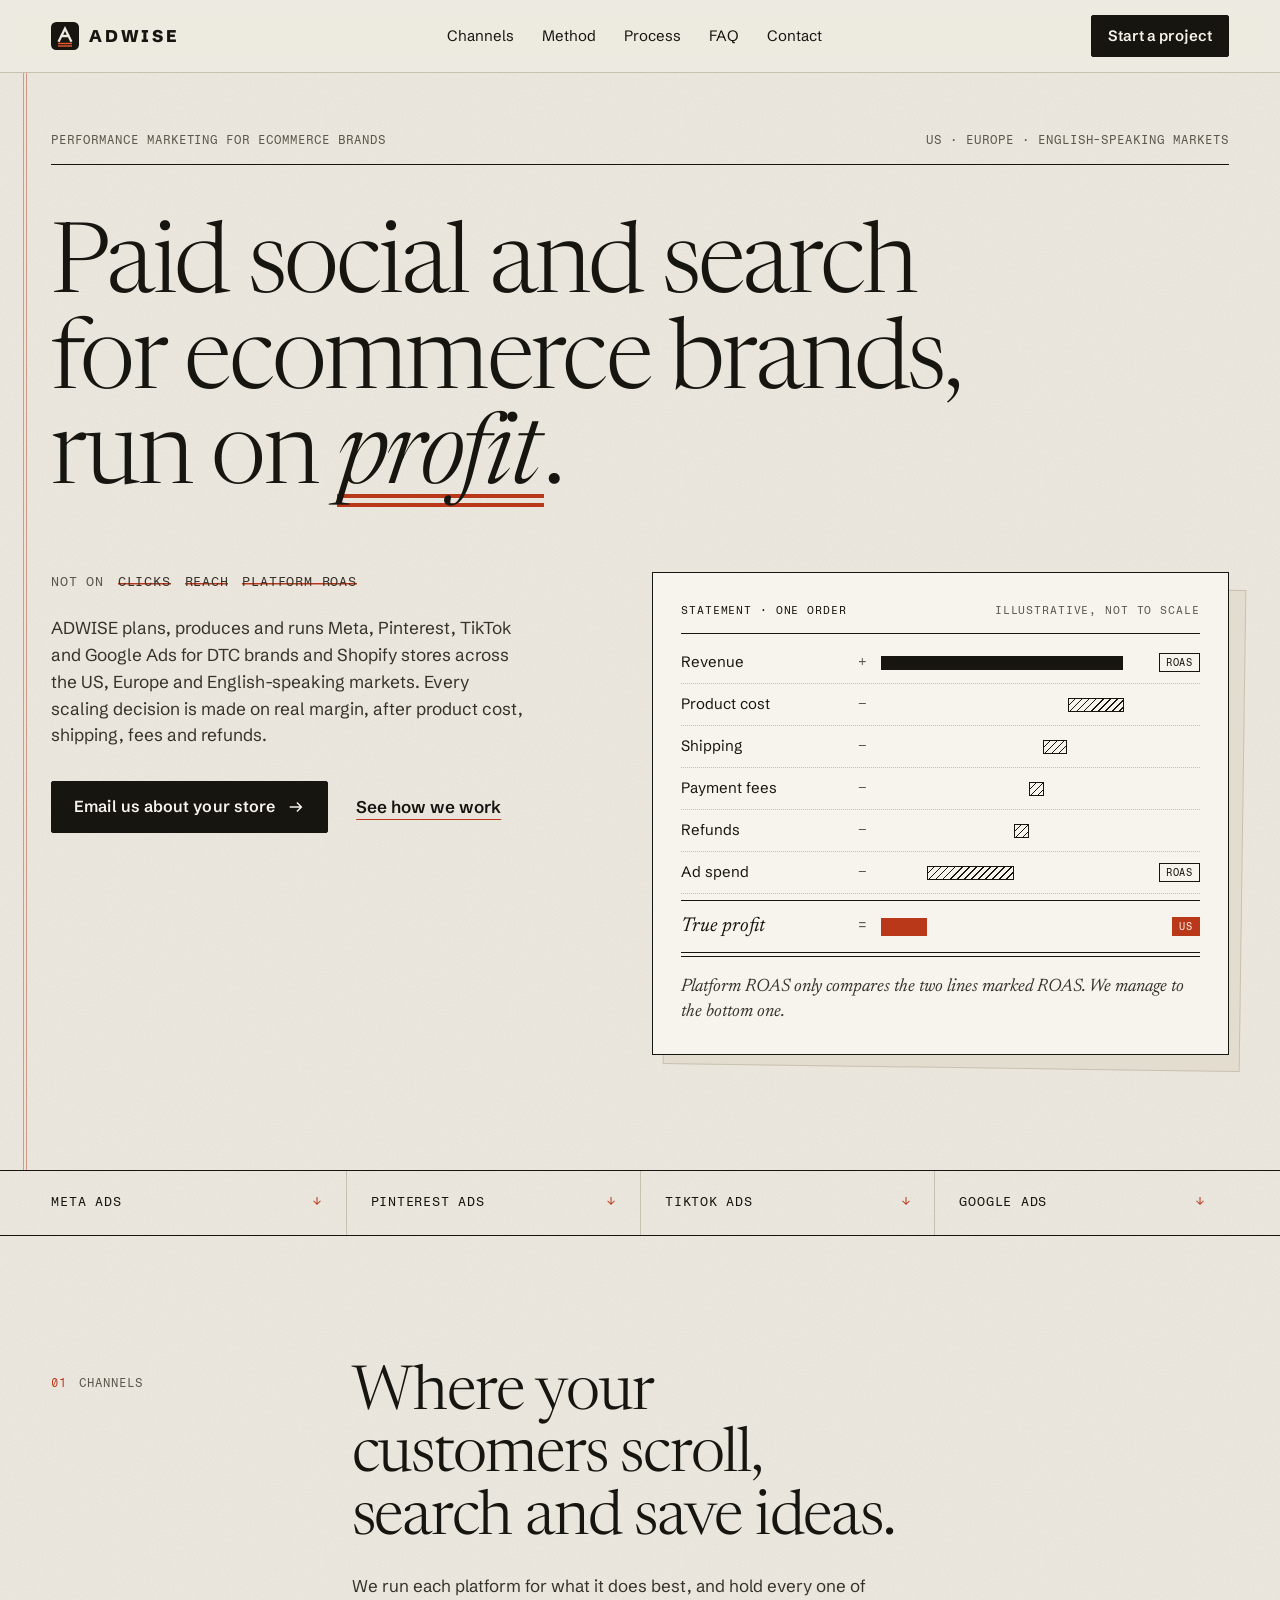
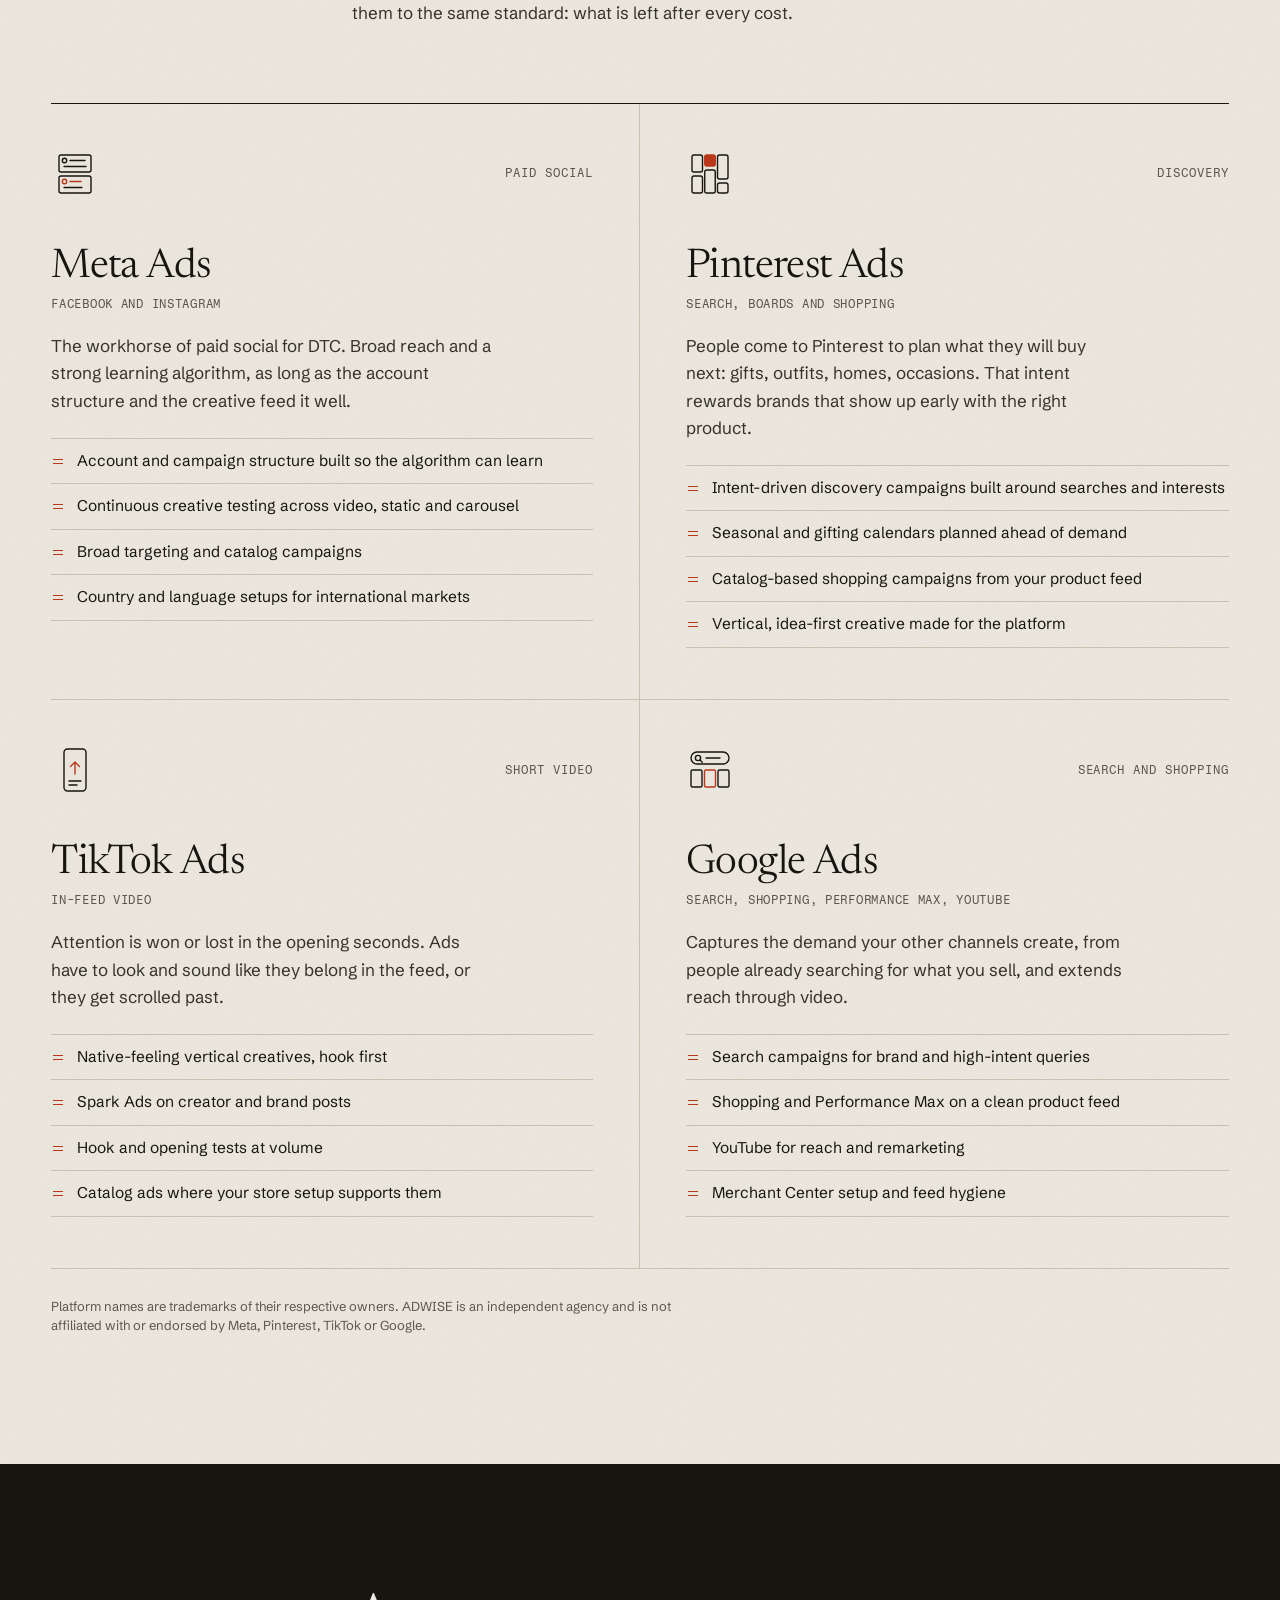
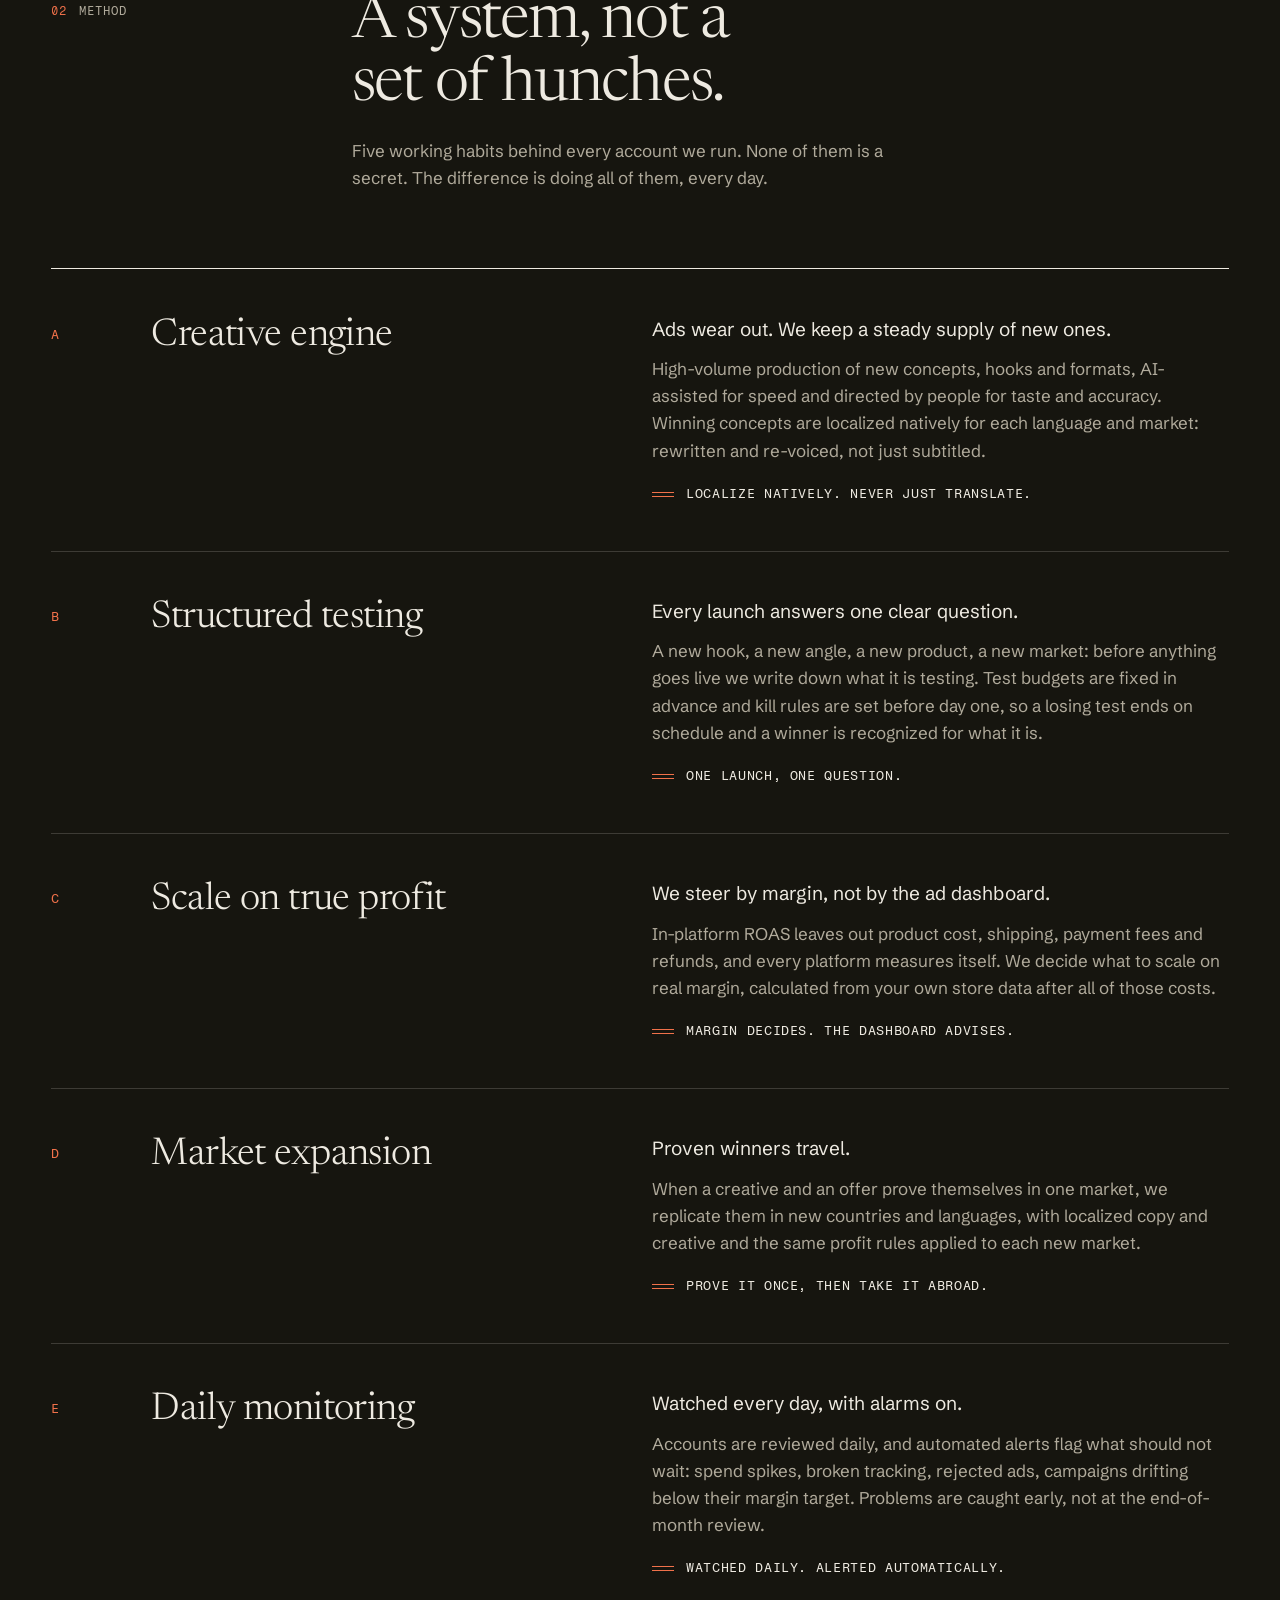
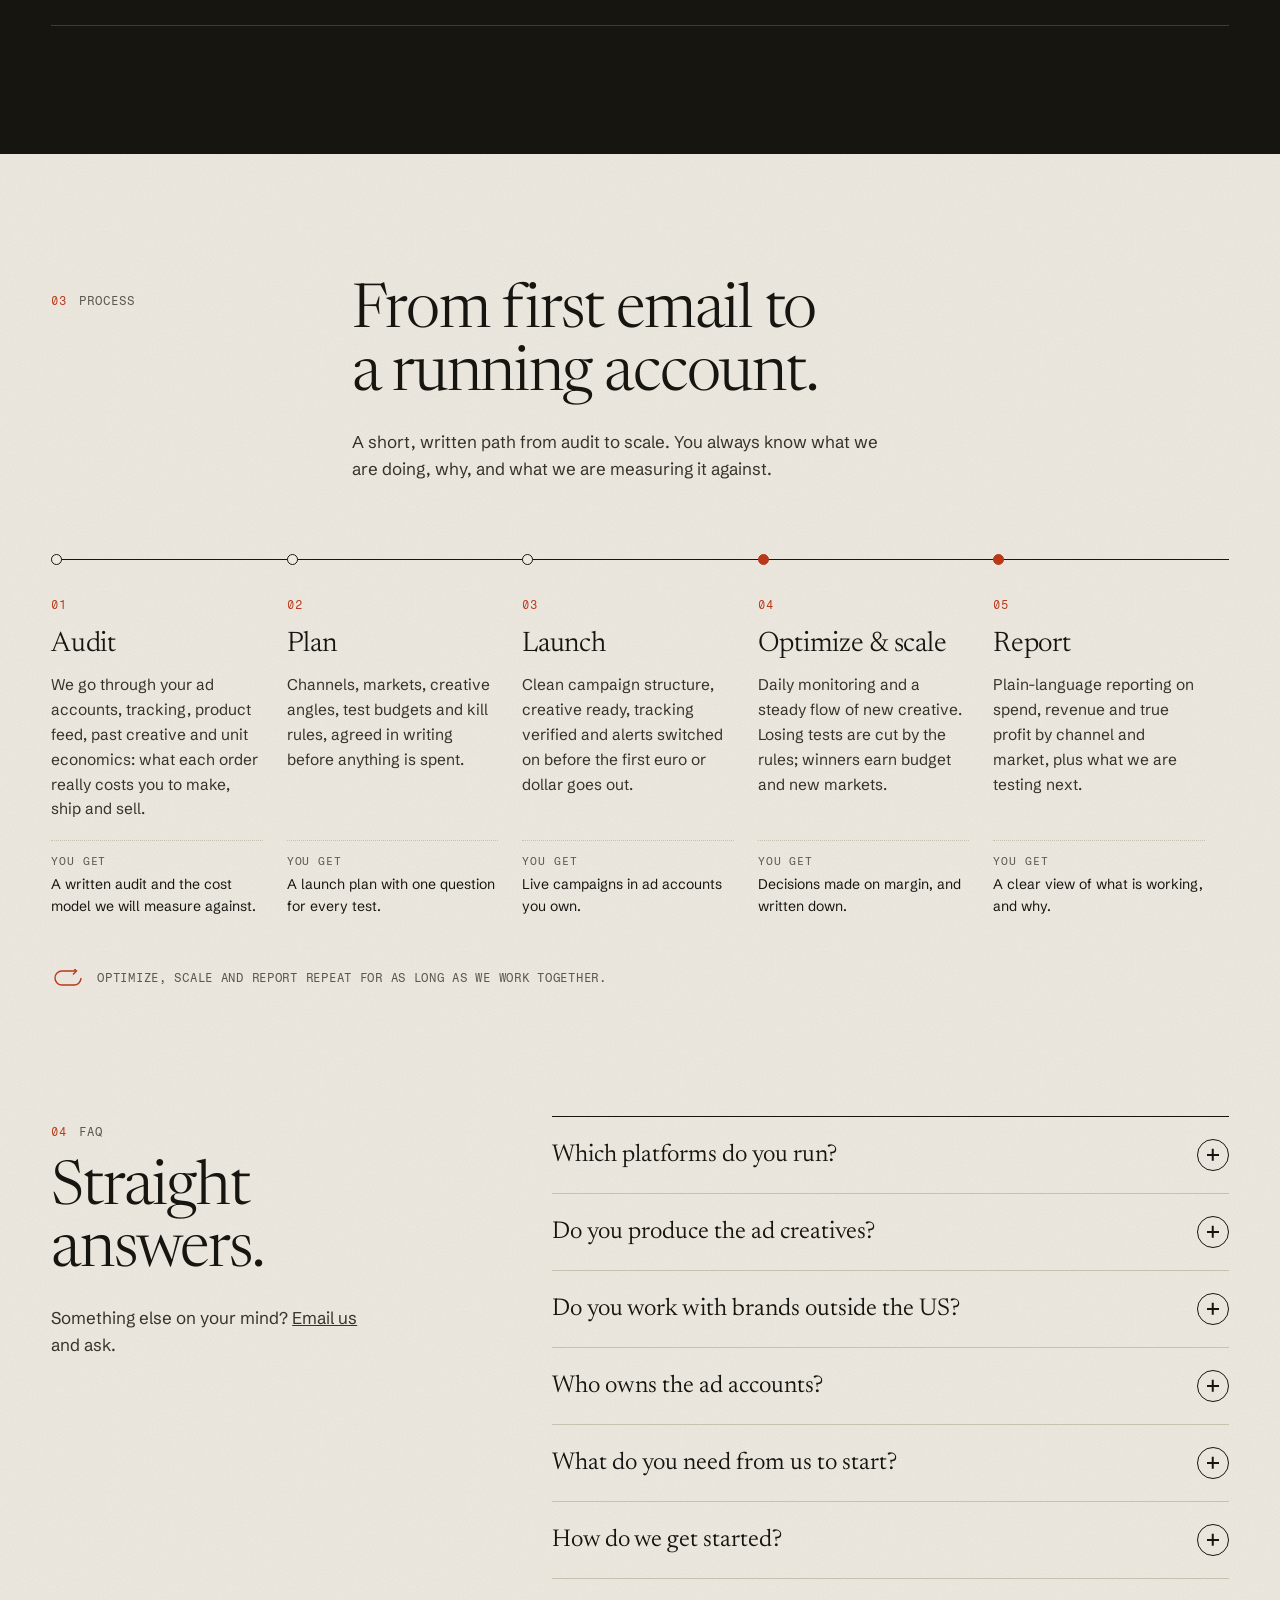
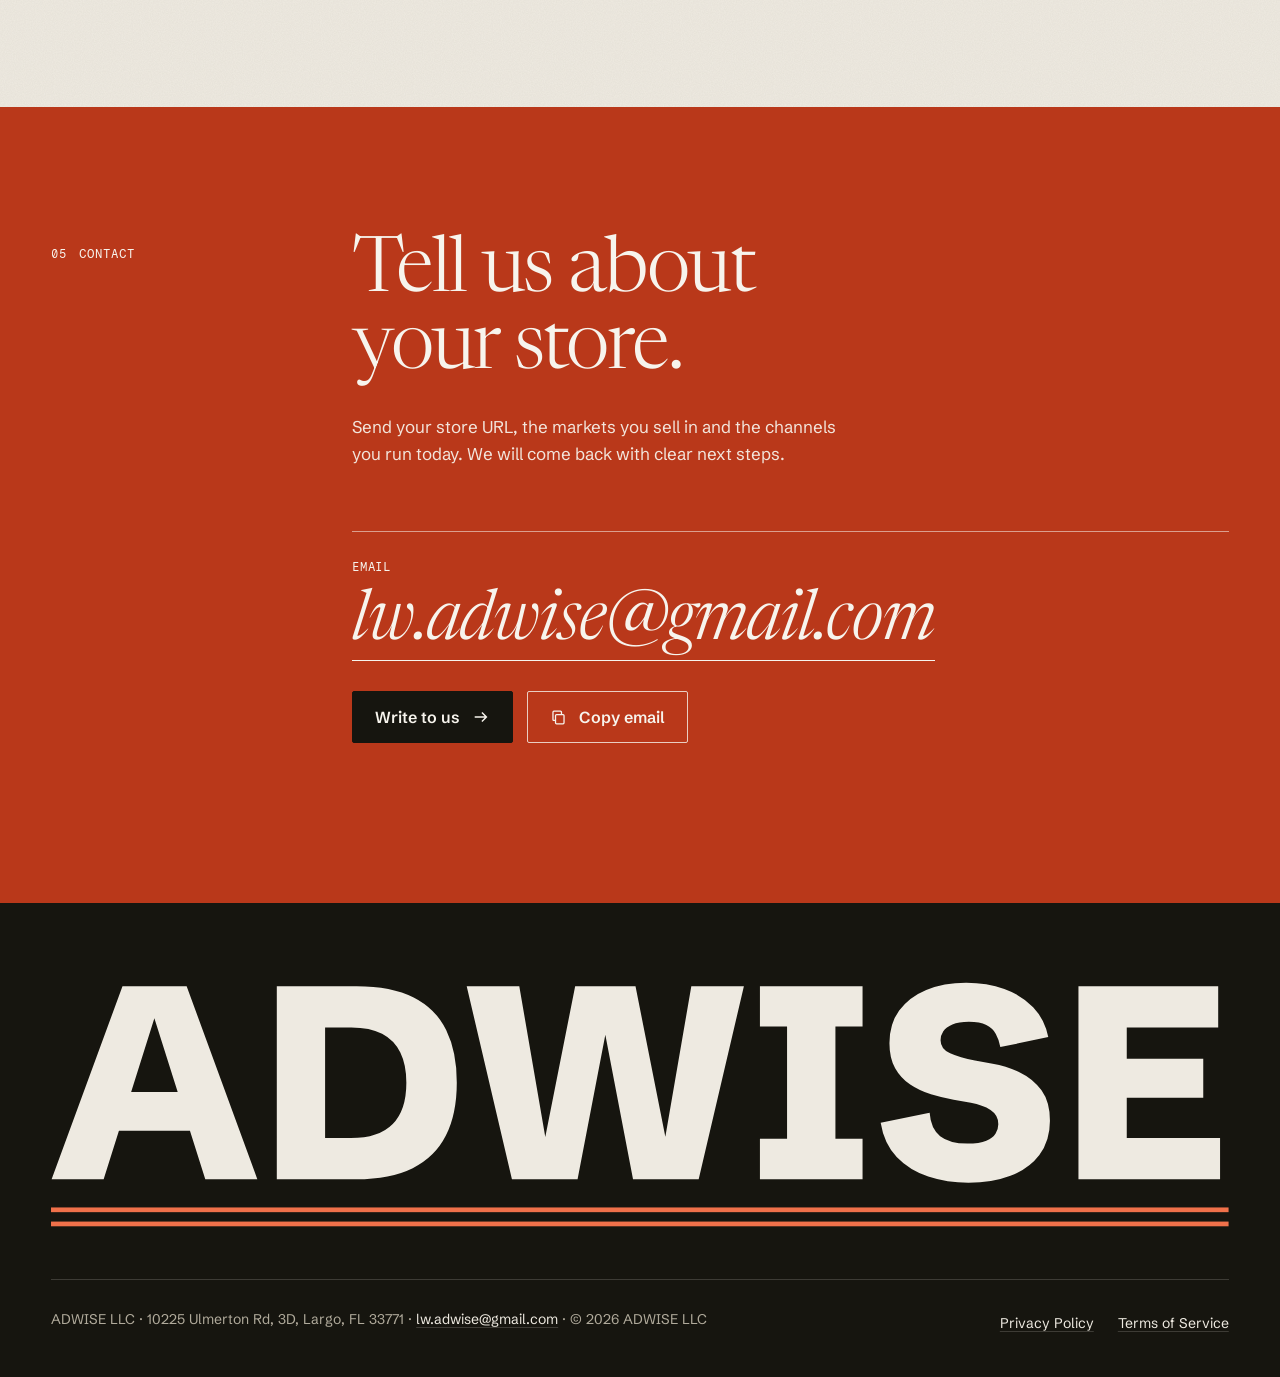
==== index.html @ 57b57dc0 "ADWISE LLC website: home, privacy, terms, 404 Co-Authored-By: Claude Opus 5.5 <noreply@anthropic.com" ====
<!doctype html>
<html lang="en">
<head>
  <meta charset="utf-8">
  <meta name="viewport" content="width=device-width, initial-scale=1">
  <title>ADWISE | Paid social and search for ecommerce brands, run on profit</title>
  <meta name="description" content="ADWISE plans, produces and runs Meta, Pinterest, TikTok and Google Ads for ecommerce brands in the US, Europe and English-speaking markets, with every decision made on true profit.">
  <link rel="canonical" href="https://adwise-llc.com/">
  <meta name="theme-color" content="#eeeae1">
  <meta name="color-scheme" content="light">
  <meta name="robots" content="index, follow">
  <link rel="icon" href="/assets/favicon.svg" type="image/svg+xml">
  <link rel="preload" href="/assets/fonts/newsreader-var.woff2" as="font" type="font/woff2" crossorigin>
  <link rel="preload" href="/assets/fonts/schibsted-grotesk-var.woff2" as="font" type="font/woff2" crossorigin>
  <link rel="stylesheet" href="/assets/style.css">

  <meta property="og:type" content="website">
  <meta property="og:site_name" content="ADWISE">
  <meta property="og:title" content="ADWISE | Paid social and search for ecommerce brands, run on profit">
  <meta property="og:description" content="Meta, Pinterest, TikTok and Google Ads for ecommerce brands in the US, Europe and English-speaking markets. Every decision made on true profit, not vanity metrics.">
  <meta property="og:url" content="https://adwise-llc.com/">
  <meta property="og:locale" content="en_US">
  <meta property="og:image" content="https://adwise-llc.com/assets/og-image.png">
  <meta property="og:image:width" content="1200">
  <meta property="og:image:height" content="630">
  <meta property="og:image:alt" content="ADWISE: paid social and search for ecommerce brands, run on profit.">
  <meta name="twitter:card" content="summary_large_image">
  <meta name="twitter:title" content="ADWISE | Paid social and search for ecommerce brands, run on profit">
  <meta name="twitter:description" content="Meta, Pinterest, TikTok and Google Ads for ecommerce brands. Every decision made on true profit, not vanity metrics.">
  <meta name="twitter:image" content="https://adwise-llc.com/assets/og-image.png">

  <script type="application/ld+json">
  {
    "@context": "https://schema.org",
    "@type": "Organization",
    "name": "ADWISE LLC",
    "alternateName": "ADWISE",
    "url": "https://adwise-llc.com/",
    "logo": "https://adwise-llc.com/assets/favicon.svg",
    "email": "lw.adwise@gmail.com",
    "description": "Performance marketing agency for ecommerce brands: Meta Ads, Pinterest Ads, TikTok Ads and Google Ads, managed on true profit.",
    "address": {
      "@type": "PostalAddress",
      "streetAddress": "10225 Ulmerton Rd, 3D",
      "addressLocality": "Largo",
      "addressRegion": "FL",
      "postalCode": "33771",
      "addressCountry": "US"
    },
    "contactPoint": {
      "@type": "ContactPoint",
      "contactType": "sales",
      "email": "lw.adwise@gmail.com",
      "availableLanguage": ["English"]
    },
    "knowsAbout": ["Meta Ads", "Pinterest Ads", "TikTok Ads", "Google Ads", "Ecommerce advertising"]
  }
  </script>
  <script>document.documentElement.classList.add("js");</script>
  <script src="/assets/site.js" defer></script>
</head>
<body>
  <a class="skip-link" href="#main">Skip to content</a>

  <header class="site-header">
    <div class="wrap">
      <a class="brand" href="/" aria-label="ADWISE home">
        <svg viewBox="0 0 32 32" aria-hidden="true" focusable="false"><rect width="32" height="32" rx="6" fill="#16150f"/><path d="M9.2 21.5 16 7.5l6.8 14M12 16h8" fill="none" stroke="#eeeae1" stroke-width="2.6" stroke-linecap="square"/><path d="M8 24.6h16M8 27.4h16" stroke="#e0552f" stroke-width="1.5"/></svg>
        <span>ADWISE</span>
      </a>
      <nav class="site-nav" id="site-nav" aria-label="Primary">
        <ul class="nav-list">
          <li><a href="#channels">Channels</a></li>
          <li><a href="#method">Method</a></li>
          <li><a href="#process">Process</a></li>
          <li><a href="#faq">FAQ</a></li>
          <li><a href="#contact">Contact</a></li>
          <li class="nav-cta-item"><a class="btn" href="mailto:lw.adwise@gmail.com?subject=Project%20inquiry">Email us <svg class="i-arrow" viewBox="0 0 20 20" aria-hidden="true" focusable="false"><path d="M3 10h13M11 5l5 5-5 5" fill="none" stroke="currentColor" stroke-width="1.6"/></svg></a></li>
        </ul>
      </nav>
      <div class="header-actions">
        <a class="btn btn--small header-cta" href="#contact">Start a project</a>
        <button class="menu-toggle" type="button" aria-expanded="false" aria-controls="site-nav"><span class="label">Menu</span><span class="bars" aria-hidden="true"></span></button>
      </div>
    </div>
  </header>

  <main id="main">

    <!-- Hero -->
    <section class="hero" aria-labelledby="hero-title">
      <div class="wrap">
        <div class="hero-meta">
          <span>Performance marketing for ecommerce brands</span>
          <span>US · Europe · English-speaking markets</span>
        </div>

        <h1 class="hero-title" id="hero-title">
          <span class="line" style="--d:0">Paid social and search</span>
          <span class="line" style="--d:1">for ecommerce brands,</span>
          <span class="line" style="--d:2">run on <em>profit</em>.</span>
        </h1>

        <div class="hero-grid">
          <div class="hero-copy">
            <p class="strike-row" aria-hidden="true"><span>Not on</span> <s>clicks</s> <s>reach</s> <s>platform ROAS</s></p>
            <p class="sr-only">Not run on clicks, reach or platform ROAS.</p>
            <p class="hero-lede">ADWISE plans, produces and runs Meta, Pinterest, TikTok and Google Ads for DTC brands and Shopify stores across the US, Europe and English-speaking markets. Every scaling decision is made on real margin, after product cost, shipping, fees and refunds.</p>
            <div class="hero-actions">
              <a class="btn" href="mailto:lw.adwise@gmail.com?subject=Project%20inquiry">Email us about your store <svg class="i-arrow" viewBox="0 0 20 20" aria-hidden="true" focusable="false"><path d="M3 10h13M11 5l5 5-5 5" fill="none" stroke="currentColor" stroke-width="1.6"/></svg></a>
              <a class="text-link" href="#method">See how we work</a>
            </div>
          </div>

          <figure class="statement" aria-labelledby="statement-caption">
            <div class="statement-sheet">
              <div class="statement-head">
                <span>Statement · one order</span>
                <span class="tag">Illustrative, not to scale</span>
              </div>
              <ol class="ledger">
                <li style="--a:0;--b:100;--i:0">
                  <span class="l-label">Revenue</span><span class="l-sign" aria-hidden="true">+</span>
                  <span class="l-track" aria-hidden="true"><i></i></span><span class="l-tag">ROAS</span>
                </li>
                <li class="cost" style="--a:77;--b:100;--i:1">
                  <span class="l-label">Product cost</span><span class="l-sign" aria-hidden="true">−</span>
                  <span class="l-track" aria-hidden="true"><i></i></span><span></span>
                </li>
                <li class="cost" style="--a:67;--b:77;--i:2">
                  <span class="l-label">Shipping</span><span class="l-sign" aria-hidden="true">−</span>
                  <span class="l-track" aria-hidden="true"><i></i></span><span></span>
                </li>
                <li class="cost" style="--a:61;--b:67;--i:3">
                  <span class="l-label">Payment fees</span><span class="l-sign" aria-hidden="true">−</span>
                  <span class="l-track" aria-hidden="true"><i></i></span><span></span>
                </li>
                <li class="cost" style="--a:55;--b:61;--i:4">
                  <span class="l-label">Refunds</span><span class="l-sign" aria-hidden="true">−</span>
                  <span class="l-track" aria-hidden="true"><i></i></span><span></span>
                </li>
                <li class="cost" style="--a:19;--b:55;--i:5">
                  <span class="l-label">Ad spend</span><span class="l-sign" aria-hidden="true">−</span>
                  <span class="l-track" aria-hidden="true"><i></i></span><span class="l-tag">ROAS</span>
                </li>
                <li class="total" style="--a:0;--b:19;--i:7">
                  <span class="l-label">True profit</span><span class="l-sign" aria-hidden="true">=</span>
                  <span class="l-track" aria-hidden="true"><i></i></span><span class="l-tag l-tag--us">Us</span>
                </li>
              </ol>
              <div class="ledger-rule" aria-hidden="true"></div>
              <figcaption id="statement-caption">Platform ROAS only compares the two lines marked ROAS. We manage to the bottom one.</figcaption>
            </div>
          </figure>
        </div>
      </div>
    </section>

    <!-- Channel index -->
    <nav class="index-strip" aria-label="Channels">
      <div class="wrap">
        <ul>
          <li><a href="#meta-ads"><span>Meta Ads</span><span aria-hidden="true">↓</span></a></li>
          <li><a href="#pinterest-ads"><span>Pinterest Ads</span><span aria-hidden="true">↓</span></a></li>
          <li><a href="#tiktok-ads"><span>TikTok Ads</span><span aria-hidden="true">↓</span></a></li>
          <li><a href="#google-ads"><span>Google Ads</span><span aria-hidden="true">↓</span></a></li>
        </ul>
      </div>
    </nav>

    <!-- Channels -->
    <section class="section" id="channels" aria-labelledby="channels-title">
      <div class="wrap">
        <header class="section-head" data-reveal>
          <p class="kicker"><span class="kicker-num">01</span> Channels</p>
          <h2 id="channels-title">Where your customers scroll, search and save ideas.</h2>
          <p class="section-intro">We run each platform for what it does best, and hold every one of them to the same standard: what is left after every cost.</p>
        </header>

        <div class="channels">
          <article class="channel" id="meta-ads" aria-labelledby="meta-title" data-reveal>
            <div class="channel-top">
              <svg class="glyph" viewBox="0 0 48 48" aria-hidden="true" focusable="false">
                <rect x="8" y="5" width="32" height="17" rx="2"/>
                <rect x="8" y="26" width="32" height="17" rx="2"/>
                <circle cx="13.5" cy="10.5" r="2.2"/>
                <path d="M19 10.5h15M13 16.5h22"/>
                <circle class="acc" cx="13.5" cy="31.5" r="2.2"/>
                <path class="acc" d="M19 31.5h11"/>
                <path d="M13 37.5h18"/>
              </svg>
              <span class="channel-tag">Paid social</span>
            </div>
            <h3 id="meta-title">Meta Ads</h3>
            <p class="channel-sub">Facebook and Instagram</p>
            <p class="channel-desc">The workhorse of paid social for DTC. Broad reach and a strong learning algorithm, as long as the account structure and the creative feed it well.</p>
            <ul class="ticks">
              <li>Account and campaign structure built so the algorithm can learn</li>
              <li>Continuous creative testing across video, static and carousel</li>
              <li>Broad targeting and catalog campaigns</li>
              <li>Country and language setups for international markets</li>
            </ul>
          </article>

          <article class="channel" id="pinterest-ads" aria-labelledby="pinterest-title" data-reveal>
            <div class="channel-top">
              <svg class="glyph" viewBox="0 0 48 48" aria-hidden="true" focusable="false">
                <rect x="6" y="5" width="10.5" height="17" rx="2"/>
                <rect x="6" y="26" width="10.5" height="17" rx="2"/>
                <rect class="acc-fill" x="18.75" y="5" width="10.5" height="11" rx="2"/>
                <rect x="18.75" y="20" width="10.5" height="23" rx="2"/>
                <rect x="31.5" y="5" width="10.5" height="24" rx="2"/>
                <rect x="31.5" y="33" width="10.5" height="10" rx="2"/>
              </svg>
              <span class="channel-tag">Discovery</span>
            </div>
            <h3 id="pinterest-title">Pinterest Ads</h3>
            <p class="channel-sub">Search, boards and shopping</p>
            <p class="channel-desc">People come to Pinterest to plan what they will buy next: gifts, outfits, homes, occasions. That intent rewards brands that show up early with the right product.</p>
            <ul class="ticks">
              <li>Intent-driven discovery campaigns built around searches and interests</li>
              <li>Seasonal and gifting calendars planned ahead of demand</li>
              <li>Catalog-based shopping campaigns from your product feed</li>
              <li>Vertical, idea-first creative made for the platform</li>
            </ul>
          </article>

          <article class="channel" id="tiktok-ads" aria-labelledby="tiktok-title" data-reveal>
            <div class="channel-top">
              <svg class="glyph" viewBox="0 0 48 48" aria-hidden="true" focusable="false">
                <rect x="13" y="3" width="22" height="42" rx="3.5"/>
                <path class="acc" d="M19.5 20.5 24 16l4.5 4.5M24 16v12"/>
                <path d="M18 35h12M18 39h8"/>
              </svg>
              <span class="channel-tag">Short video</span>
            </div>
            <h3 id="tiktok-title">TikTok Ads</h3>
            <p class="channel-sub">In-feed video</p>
            <p class="channel-desc">Attention is won or lost in the opening seconds. Ads have to look and sound like they belong in the feed, or they get scrolled past.</p>
            <ul class="ticks">
              <li>Native-feeling vertical creatives, hook first</li>
              <li>Spark Ads on creator and brand posts</li>
              <li>Hook and opening tests at volume</li>
              <li>Catalog ads where your store setup supports them</li>
            </ul>
          </article>

          <article class="channel" id="google-ads" aria-labelledby="google-title" data-reveal>
            <div class="channel-top">
              <svg class="glyph" viewBox="0 0 48 48" aria-hidden="true" focusable="false">
                <rect x="5" y="6" width="38" height="12" rx="6"/>
                <circle cx="12" cy="12" r="2.6"/>
                <path d="M14 14l2.2 2.2M20 12h14"/>
                <rect x="5" y="24" width="11" height="17" rx="1.5"/>
                <rect class="acc" x="18.5" y="24" width="11" height="17" rx="1.5"/>
                <rect x="32" y="24" width="11" height="17" rx="1.5"/>
              </svg>
              <span class="channel-tag">Search and shopping</span>
            </div>
            <h3 id="google-title">Google Ads</h3>
            <p class="channel-sub">Search, Shopping, Performance Max, YouTube</p>
            <p class="channel-desc">Captures the demand your other channels create, from people already searching for what you sell, and extends reach through video.</p>
            <ul class="ticks">
              <li>Search campaigns for brand and high-intent queries</li>
              <li>Shopping and Performance Max on a clean product feed</li>
              <li>YouTube for reach and remarketing</li>
              <li>Merchant Center setup and feed hygiene</li>
            </ul>
          </article>
        </div>

        <p class="footnote">Platform names are trademarks of their respective owners. ADWISE is an independent agency and is not affiliated with or endorsed by Meta, Pinterest, TikTok or Google.</p>
      </div>
    </section>

    <!-- Method -->
    <section class="section section--dark" id="method" aria-labelledby="method-title">
      <div class="wrap">
        <header class="section-head" data-reveal>
          <p class="kicker"><span class="kicker-num">02</span> Method</p>
          <h2 id="method-title">A system, not a set of hunches.</h2>
          <p class="section-intro">Five working habits behind every account we run. None of them is a secret. The difference is doing all of them, every day.</p>
        </header>

        <ol class="method">
          <li class="m-row" data-reveal>
            <span class="m-key" aria-hidden="true">A</span>
            <h3>Creative engine</h3>
            <div class="m-body">
              <p class="m-lead">Ads wear out. We keep a steady supply of new ones.</p>
              <p>High-volume production of new concepts, hooks and formats, AI-assisted for speed and directed by people for taste and accuracy. Winning concepts are localized natively for each language and market: rewritten and re-voiced, not just subtitled.</p>
              <p class="m-rule">Localize natively. Never just translate.</p>
            </div>
          </li>
          <li class="m-row" data-reveal>
            <span class="m-key" aria-hidden="true">B</span>
            <h3>Structured testing</h3>
            <div class="m-body">
              <p class="m-lead">Every launch answers one clear question.</p>
              <p>A new hook, a new angle, a new product, a new market: before anything goes live we write down what it is testing. Test budgets are fixed in advance and kill rules are set before day one, so a losing test ends on schedule and a winner is recognized for what it is.</p>
              <p class="m-rule">One launch, one question.</p>
            </div>
          </li>
          <li class="m-row" data-reveal>
            <span class="m-key" aria-hidden="true">C</span>
            <h3>Scale on true profit</h3>
            <div class="m-body">
              <p class="m-lead">We steer by margin, not by the ad dashboard.</p>
              <p>In-platform ROAS leaves out product cost, shipping, payment fees and refunds, and every platform measures itself. We decide what to scale on real margin, calculated from your own store data after all of those costs.</p>
              <p class="m-rule">Margin decides. The dashboard advises.</p>
            </div>
          </li>
          <li class="m-row" data-reveal>
            <span class="m-key" aria-hidden="true">D</span>
            <h3>Market expansion</h3>
            <div class="m-body">
              <p class="m-lead">Proven winners travel.</p>
              <p>When a creative and an offer prove themselves in one market, we replicate them in new countries and languages, with localized copy and creative and the same profit rules applied to each new market.</p>
              <p class="m-rule">Prove it once, then take it abroad.</p>
            </div>
          </li>
          <li class="m-row" data-reveal>
            <span class="m-key" aria-hidden="true">E</span>
            <h3>Daily monitoring</h3>
            <div class="m-body">
              <p class="m-lead">Watched every day, with alarms on.</p>
              <p>Accounts are reviewed daily, and automated alerts flag what should not wait: spend spikes, broken tracking, rejected ads, campaigns drifting below their margin target. Problems are caught early, not at the end-of-month review.</p>
              <p class="m-rule">Watched daily. Alerted automatically.</p>
            </div>
          </li>
        </ol>
      </div>
    </section>

    <!-- Process -->
    <section class="section" id="process" aria-labelledby="process-title">
      <div class="wrap">
        <header class="section-head" data-reveal>
          <p class="kicker"><span class="kicker-num">03</span> Process</p>
          <h2 id="process-title">From first email to a running account.</h2>
          <p class="section-intro">A short, written path from audit to scale. You always know what we are doing, why, and what we are measuring it against.</p>
        </header>

        <ol class="steps" data-reveal>
          <li class="step">
            <span class="step-num">01</span>
            <h3>Audit</h3>
            <p>We go through your ad accounts, tracking, product feed, past creative and unit economics: what each order really costs you to make, ship and sell.</p>
            <p class="step-out"><b>You get</b>A written audit and the cost model we will measure against.</p>
          </li>
          <li class="step">
            <span class="step-num">02</span>
            <h3>Plan</h3>
            <p>Channels, markets, creative angles, test budgets and kill rules, agreed in writing before anything is spent.</p>
            <p class="step-out"><b>You get</b>A launch plan with one question for every test.</p>
          </li>
          <li class="step">
            <span class="step-num">03</span>
            <h3>Launch</h3>
            <p>Clean campaign structure, creative ready, tracking verified and alerts switched on before the first euro or dollar goes out.</p>
            <p class="step-out"><b>You get</b>Live campaigns in ad accounts you own.</p>
          </li>
          <li class="step">
            <span class="step-num">04</span>
            <h3>Optimize &amp; scale</h3>
            <p>Daily monitoring and a steady flow of new creative. Losing tests are cut by the rules; winners earn budget and new markets.</p>
            <p class="step-out"><b>You get</b>Decisions made on margin, and written down.</p>
          </li>
          <li class="step">
            <span class="step-num">05</span>
            <h3>Report</h3>
            <p>Plain-language reporting on spend, revenue and true profit by channel and market, plus what we are testing next.</p>
            <p class="step-out"><b>You get</b>A clear view of what is working, and why.</p>
          </li>
        </ol>
        <p class="loop-note">
          <svg viewBox="0 0 34 18" aria-hidden="true" focusable="false"><path d="M30 9a7 7 0 0 1-7 7H11a7 7 0 0 1 0-14h14" fill="none" stroke="currentColor" stroke-width="1.4"/><path d="M22 -1.5 25.5 2 22 5.5" fill="none" stroke="currentColor" stroke-width="1.4"/></svg>
          Optimize, scale and report repeat for as long as we work together.
        </p>
      </div>
    </section>

    <!-- FAQ -->
    <section class="section" id="faq" aria-labelledby="faq-title" style="padding-top:0">
      <div class="wrap faq-grid">
        <header class="faq-head" data-reveal>
          <p class="kicker"><span class="kicker-num">04</span> FAQ</p>
          <h2 id="faq-title">Straight answers.</h2>
          <p>Something else on your mind? <a href="mailto:lw.adwise@gmail.com?subject=Question">Email us</a> and ask.</p>
        </header>

        <div class="faq-list" data-reveal>
          <details>
            <summary><span class="q">Which platforms do you run?</span><span class="plus" aria-hidden="true"></span></summary>
            <div class="faq-a">
              <p>Meta (Facebook and Instagram), Pinterest, TikTok and Google, including Search, Shopping, Performance Max and YouTube. We can run a single channel or several together, all judged by the same profit numbers.</p>
            </div>
          </details>
          <details>
            <summary><span class="q">Do you produce the ad creatives?</span><span class="plus" aria-hidden="true"></span></summary>
            <div class="faq-a">
              <p>Yes. Creative production is built into how we work: new concepts and variations on an ongoing basis, AI-assisted and localized for each market. If you have product footage, an in-house team or creators, we work with their material too.</p>
            </div>
          </details>
          <details>
            <summary><span class="q">Do you work with brands outside the US?</span><span class="plus" aria-hidden="true"></span></summary>
            <div class="faq-a">
              <p>Yes. We work with ecommerce brands selling in the US, Europe and other English-speaking markets, and we localize campaigns and creative for each country and language we advertise in.</p>
            </div>
          </details>
          <details>
            <summary><span class="q">Who owns the ad accounts?</span><span class="plus" aria-hidden="true"></span></summary>
            <div class="faq-a">
              <p>You do. Ad accounts, pixels, catalogs and data stay in your business. We work through partner access that you grant from your own business settings, and you can remove it at any time.</p>
            </div>
          </details>
          <details>
            <summary><span class="q">What do you need from us to start?</span><span class="plus" aria-hidden="true"></span></summary>
            <div class="faq-a">
              <p>Access to your ad accounts and store analytics, and your real cost data: product cost, shipping, fees and refunds. Without those we can only measure ROAS; with them we can measure profit.</p>
            </div>
          </details>
          <details>
            <summary><span class="q">How do we get started?</span><span class="plus" aria-hidden="true"></span></summary>
            <div class="faq-a">
              <p>Email us at <a href="mailto:lw.adwise@gmail.com?subject=Project%20inquiry">lw.adwise@gmail.com</a> with your store URL, the markets you sell in and the channels you run today. We will reply with next steps and set up a first call.</p>
            </div>
          </details>
        </div>
      </div>
    </section>

    <!-- Contact -->
    <section class="section contact" id="contact" aria-labelledby="contact-title">
      <div class="wrap contact-inner">
        <p class="kicker"><span class="kicker-num">05</span> Contact</p>
        <div class="contact-main" data-reveal>
          <h2 id="contact-title">Tell us about your store.</h2>
          <p class="contact-lede">Send your store URL, the markets you sell in and the channels you run today. We will come back with clear next steps.</p>
          <div class="contact-card">
            <p class="contact-label">Email</p>
            <a class="contact-email" href="mailto:lw.adwise@gmail.com?subject=Project%20inquiry&amp;body=Store%20URL%3A%20%0AMarkets%20we%20sell%20in%3A%20%0AChannels%20we%20run%20today%3A%20%0A">lw.adwise@gmail.com</a>
            <div class="contact-actions">
              <a class="btn" href="mailto:lw.adwise@gmail.com?subject=Project%20inquiry&amp;body=Store%20URL%3A%20%0AMarkets%20we%20sell%20in%3A%20%0AChannels%20we%20run%20today%3A%20%0A">Write to us <svg class="i-arrow" viewBox="0 0 20 20" aria-hidden="true" focusable="false"><path d="M3 10h13M11 5l5 5-5 5" fill="none" stroke="currentColor" stroke-width="1.6"/></svg></a>
              <button class="btn btn--ghost" type="button" data-copy="lw.adwise@gmail.com" aria-describedby="copy-status"><svg class="i-copy" viewBox="0 0 20 20" aria-hidden="true" focusable="false"><rect x="6.5" y="6.5" width="10" height="11" rx="1.2" fill="none" stroke="currentColor" stroke-width="1.5"/><path d="M13.5 6.5V3.7a1.2 1.2 0 0 0-1.2-1.2H4.7a1.2 1.2 0 0 0-1.2 1.2v8.6a1.2 1.2 0 0 0 1.2 1.2h1.8" fill="none" stroke="currentColor" stroke-width="1.5"/></svg><span class="label">Copy email</span></button>
              <p class="copy-status" id="copy-status" role="status" aria-live="polite"></p>
            </div>
          </div>
        </div>
      </div>
    </section>

  </main>

  <footer class="site-footer">
    <div class="wrap">
      <svg class="footer-mark" viewBox="0 0 1000 214" aria-hidden="true" focusable="false">
        <text x="0" y="170" font-size="233" textLength="1000" lengthAdjust="spacing">ADWISE</text>
        <rect class="bar" x="0" y="194" width="1000" height="4"/>
        <rect class="bar" x="0" y="206" width="1000" height="4"/>
      </svg>
      <div class="footer-row">
        <address><span>ADWISE LLC</span> · <span>10225 Ulmerton Rd, 3D, Largo, FL 33771</span> · <span><a href="mailto:lw.adwise@gmail.com">lw.adwise@gmail.com</a></span> · <span>© 2026 ADWISE LLC</span></address>
        <nav class="footer-links" aria-label="Legal">
          <a href="/privacy.html">Privacy Policy</a>
          <a href="/terms.html">Terms of Service</a>
        </nav>
      </div>
    </div>
  </footer>
</body>
</html>
---- assets/style.css ----
/* ADWISE: paper, ink and red-pen accents. A ledger, not a template. */

@font-face {
  font-family: "Newsreader";
  src: url("fonts/newsreader-var.woff2") format("woff2");
  font-weight: 300 600;
  font-style: normal;
  font-display: swap;
}
@font-face {
  font-family: "Newsreader";
  src: url("fonts/newsreader-var-italic.woff2") format("woff2");
  font-weight: 300 500;
  font-style: italic;
  font-display: swap;
}
@font-face {
  font-family: "Schibsted Grotesk";
  src: url("fonts/schibsted-grotesk-var.woff2") format("woff2");
  font-weight: 400 900;
  font-style: normal;
  font-display: swap;
}
@font-face {
  font-family: "Fragment Mono";
  src: url("fonts/fragment-mono-400.woff2") format("woff2");
  font-weight: 400;
  font-style: normal;
  font-display: swap;
}

:root {
  --paper: #eeeae1;
  --paper-hi: #f7f4ed;
  --paper-lo: #e3ddd0;
  --ink: #16150f;
  --ink-soft: #35322a;
  --muted: #5c574c;
  --rule: #c9c1b0;
  --signal: #b9381a;
  --signal-deep: #a3301a;
  --signal-on-dark: #f0714a;
  --on-dark: #eeeae1;
  --on-dark-muted: #b0aa9b;
  --rule-dark: rgba(238, 234, 225, 0.18);

  --serif: "Newsreader", "Iowan Old Style", "Charter", Georgia, serif;
  --sans: "Schibsted Grotesk", ui-sans-serif, -apple-system, "Segoe UI", Helvetica, Arial, sans-serif;
  --mono: "Fragment Mono", ui-monospace, "SF Mono", Menlo, Consolas, monospace;

  --max: 1320px;
  --gutter: 16px;
  --header-h: 64px;
  --ease: cubic-bezier(0.2, 0.7, 0.2, 1);

  color-scheme: light;
}

@media (min-width: 600px) {
  :root { --gutter: clamp(24px, 4vw, 56px); --header-h: 72px; }
}

/* ---------- Base ---------- */

*, *::before, *::after { box-sizing: border-box; }

html {
  -webkit-text-size-adjust: 100%;
  text-size-adjust: 100%;
  scroll-padding-top: calc(var(--header-h) + 16px);
}

@media (prefers-reduced-motion: no-preference) {
  html { scroll-behavior: smooth; }
}

body {
  margin: 0;
  background-color: var(--paper);
  color: var(--ink);
  font-family: var(--sans);
  font-size: 1.0625rem;
  line-height: 1.6;
  font-synthesis: none;
  text-rendering: optimizeLegibility;
  -webkit-font-smoothing: antialiased;
  -moz-osx-font-smoothing: grayscale;
}

/* paper grain: an inline SVG tile on the body (no network request, no overlay layer) */
body {
  background-image: url("data:image/svg+xml,%3Csvg xmlns='http://www.w3.org/2000/svg' width='180' height='180'%3E%3Cfilter id='n'%3E%3CfeTurbulence type='fractalNoise' baseFrequency='0.9' numOctaves='2' stitchTiles='stitch'/%3E%3CfeColorMatrix values='0 0 0 0 0.35 0 0 0 0 0.31 0 0 0 0 0.24 0 0 0 0.11 0'/%3E%3C/filter%3E%3Crect width='100%25' height='100%25' filter='url(%23n)'/%3E%3C/svg%3E");
  background-repeat: repeat;
}

img, svg { display: block; max-width: 100%; }

h1, h2, h3, h4 { margin: 0; font-weight: 400; }
p { margin: 0; }

a { color: inherit; }

::selection { background: var(--signal); color: var(--paper-hi); }

:focus-visible {
  outline: 2px solid var(--signal);
  outline-offset: 3px;
  border-radius: 2px;
}

.wrap {
  width: min(var(--max), calc(100% - 2 * var(--gutter)));
  margin-inline: auto;
}

.sr-only {
  position: absolute !important;
  width: 1px; height: 1px;
  padding: 0; margin: -1px;
  overflow: hidden;
  clip: rect(0 0 0 0);
  white-space: nowrap;
  border: 0;
}

.skip-link {
  position: absolute;
  left: var(--gutter);
  top: -100px;
  z-index: 200;
  padding: 10px 16px;
  background: var(--ink);
  color: var(--paper);
  font-weight: 600;
  text-decoration: none;
}
.skip-link:focus { top: 12px; }

.kicker {
  display: inline-flex;
  align-items: baseline;
  gap: 12px;
  font-family: var(--mono);
  font-size: 0.75rem;
  line-height: 1.4;
  letter-spacing: 0.08em;
  text-transform: uppercase;
  color: var(--muted);
}
.kicker-num {
  color: var(--signal);
}

/* ---------- Buttons ---------- */

.btn {
  --btn-bg: var(--ink);
  --btn-fg: var(--paper-hi);
  --btn-bd: var(--ink);
  display: inline-flex;
  align-items: center;
  justify-content: center;
  gap: 12px;
  min-height: 52px;
  padding: 0 22px;
  border: 1px solid var(--btn-bd);
  border-radius: 2px;
  background: var(--btn-bg);
  color: var(--btn-fg);
  font-family: var(--sans);
  font-size: 1rem;
  font-weight: 600;
  letter-spacing: 0.005em;
  line-height: 1.2;
  text-decoration: none;
  cursor: pointer;
  transition: background-color 0.2s ease, color 0.2s ease, border-color 0.2s ease;
}
.btn .i-arrow {
  width: 18px; height: 18px;
  flex: none;
  transition: transform 0.3s var(--ease);
}
.btn:hover .i-arrow { transform: translateX(4px); }
.btn:hover { --btn-bg: var(--signal); --btn-bd: var(--signal); }

.btn--small { min-height: 42px; padding: 0 16px; font-size: 0.9375rem; }

.btn--ghost {
  --btn-bg: transparent;
  --btn-fg: var(--ink);
  --btn-bd: var(--ink);
}
.btn--ghost:hover { --btn-bg: var(--ink); --btn-fg: var(--paper-hi); --btn-bd: var(--ink); }

.text-link {
  display: inline-flex;
  align-items: center;
  gap: 8px;
  min-height: 44px;
  font-weight: 600;
  text-decoration: underline;
  text-decoration-color: var(--signal);
  text-decoration-thickness: 1px;
  text-underline-offset: 6px;
  transition: text-underline-offset 0.2s ease;
}
.text-link:hover { text-underline-offset: 3px; }

/* ---------- Header ---------- */

.site-header {
  position: sticky;
  top: 0;
  z-index: 50;
  background: rgba(238, 234, 225, 0.9);
  -webkit-backdrop-filter: saturate(140%) blur(10px);
  backdrop-filter: saturate(140%) blur(10px);
  border-bottom: 1px solid var(--rule);
}
.site-header .wrap {
  display: flex;
  flex-wrap: wrap;
  align-items: center;
  justify-content: space-between;
  gap: 8px 24px;
  min-height: var(--header-h);
}

.brand {
  display: inline-flex;
  align-items: center;
  gap: 10px;
  min-height: 44px;
  color: var(--ink);
  text-decoration: none;
  font-family: var(--sans);
  font-weight: 800;
  font-size: 1.0625rem;
  letter-spacing: 0.16em;
}
.brand svg { width: 28px; height: 28px; flex: none; }

.nav-list {
  display: flex;
  flex-wrap: wrap;
  align-items: center;
  gap: 4px 28px;
  margin: 0;
  padding: 0;
  list-style: none;
}
.nav-list a {
  position: relative;
  display: inline-block;
  padding: 10px 0;
  color: var(--ink);
  font-size: 0.9375rem;
  text-decoration: none;
}
.nav-list a::after {
  content: "";
  position: absolute;
  left: 0; right: 0; bottom: 6px;
  height: 1px;
  background: var(--signal);
  transform: scaleX(0);
  transform-origin: right;
  transition: transform 0.35s var(--ease);
}
.nav-list a:hover::after { transform: scaleX(1); transform-origin: left; }

.nav-cta-item { display: none; }
.nav-list a.btn { color: var(--btn-fg); }
.nav-list a.btn::after { display: none; }

.header-actions { display: flex; align-items: center; gap: 12px; }

.menu-toggle {
  display: none;
  align-items: center;
  gap: 10px;
  min-height: 44px;
  padding: 0 4px;
  border: 0;
  background: none;
  color: var(--ink);
  font-family: var(--mono);
  font-size: 0.8125rem;
  letter-spacing: 0.08em;
  text-transform: uppercase;
  cursor: pointer;
}
.menu-toggle .bars { position: relative; width: 22px; height: 12px; }
.menu-toggle .bars::before,
.menu-toggle .bars::after {
  content: "";
  position: absolute;
  left: 0; right: 0;
  height: 1.5px;
  background: currentColor;
  transition: transform 0.3s var(--ease), top 0.3s var(--ease);
}
.menu-toggle .bars::before { top: 2px; }
.menu-toggle .bars::after { top: 9px; }
.menu-toggle[aria-expanded="true"] .bars::before { top: 5.5px; transform: rotate(45deg); }
.menu-toggle[aria-expanded="true"] .bars::after { top: 5.5px; transform: rotate(-45deg); }

@media (max-width: 920px) {
  .js .menu-toggle { display: inline-flex; }
  .js .site-nav {
    position: absolute;
    top: 100%;
    left: 0;
    right: 0;
    padding: 4px var(--gutter) 28px;
    background: var(--paper);
    border-bottom: 1px solid var(--ink);
    box-shadow: 0 24px 40px -24px rgba(22, 21, 15, 0.35);
    opacity: 0;
    visibility: hidden;
    transform: translateY(-8px);
    transition: opacity 0.25s ease, transform 0.3s var(--ease), visibility 0s linear 0.3s;
  }
  .js .site-nav.is-open {
    opacity: 1;
    visibility: visible;
    transform: none;
    transition: opacity 0.25s ease, transform 0.3s var(--ease), visibility 0s;
  }
  .js .nav-list { flex-direction: column; align-items: stretch; gap: 0; }
  .js .nav-list a {
    display: block;
    padding: 14px 0;
    border-bottom: 1px solid var(--rule);
    font-family: var(--serif);
    font-size: 1.75rem;
    line-height: 1.2;
  }
  .js .nav-list a::after { display: none; }
  .js .nav-cta-item { display: block; padding-top: 20px; }
  .js .nav-list .nav-cta-item a.btn {
    color: var(--btn-fg);
    display: flex;
    width: 100%;
    padding: 0 22px;
    border-bottom: 1px solid var(--ink);
    font-family: var(--sans);
    font-size: 1rem;
  }
  .js .header-cta { display: none; }
}

/* ---------- Sections ---------- */

.section {
  position: relative;
  padding: clamp(72px, 10vw, 144px) 0;
}

.section-head {
  display: grid;
  grid-template-columns: repeat(12, minmax(0, 1fr));
  gap: 20px 24px;
  margin-bottom: clamp(40px, 6vw, 80px);
}
.section-head .kicker { grid-column: 1 / span 3; padding-top: 0.9em; }
.section-head h2 { grid-column: 4 / -1; }
.section-head .section-intro { grid-column: 4 / span 6; }

.section h2 {
  font-family: var(--serif);
  font-weight: 340;
  font-size: clamp(2.25rem, 4.8vw, 4.5rem);
  line-height: 1.02;
  letter-spacing: -0.02em;
  max-width: 17ch;
  text-wrap: balance;
}
.section-intro {
  color: var(--ink-soft);
  font-size: clamp(1.0625rem, 1.3vw, 1.1875rem);
  max-width: 54ch;
}

@media (max-width: 860px) {
  .section-head { display: block; }
  .section-head .kicker { display: flex; margin-bottom: 18px; padding-top: 0; }
  .section-head h2 { margin-bottom: 18px; }
}

.section--dark {
  background: var(--ink);
  color: var(--on-dark);
}
.section--dark .kicker { color: var(--on-dark-muted); }
.section--dark .kicker-num { color: var(--signal-on-dark); }
.section--dark .section-intro { color: var(--on-dark-muted); }
.section--dark :focus-visible { outline-color: var(--signal-on-dark); }

/* ---------- Hero ---------- */

.hero {
  position: relative;
  padding: clamp(28px, 4.5vw, 64px) 0 clamp(72px, 9vw, 128px);
  overflow: clip;
}

.hero-meta {
  display: flex;
  flex-wrap: wrap;
  justify-content: space-between;
  gap: 6px 24px;
  padding-bottom: 14px;
  margin-bottom: clamp(28px, 4.5vw, 64px);
  border-bottom: 1px solid var(--ink);
  font-family: var(--mono);
  font-size: 0.75rem;
  letter-spacing: 0.08em;
  text-transform: uppercase;
  color: var(--muted);
}

.hero-title {
  font-family: var(--serif);
  font-weight: 320;
  font-size: clamp(2.75rem, 7.6vw, 7.5rem);
  line-height: 0.98;
  letter-spacing: -0.028em;
}
@media (max-width: 600px) {
  .hero-title { font-size: min(10vw, 2.75rem); line-height: 1.02; }
}
.hero-title .line {
  display: block;
  animation: rise 1s var(--ease) both;
  animation-delay: calc(var(--d, 0) * 110ms + 80ms);
}
.hero-title em {
  font-style: italic;
  font-weight: 340;
  padding-right: 0.06em;
  background-image:
    linear-gradient(var(--signal), var(--signal)),
    linear-gradient(var(--signal), var(--signal));
  background-repeat: no-repeat;
  background-position: 0 calc(100% - 0.02em), 0 calc(100% - 0.11em);
  background-size: 0% 0.045em, 0% 0.045em;
  animation: underline 0.9s var(--ease) forwards;
  animation-delay: 0.85s;
}

.hero-grid {
  display: grid;
  grid-template-columns: repeat(12, minmax(0, 1fr));
  gap: 48px 24px;
  align-items: start;
  margin-top: clamp(36px, 5vw, 72px);
}
.hero-copy {
  grid-column: 1 / span 5;
  animation: rise 1s var(--ease) both;
  animation-delay: 0.45s;
}
.statement { grid-column: 7 / -1; }

.strike-row {
  display: flex;
  flex-wrap: wrap;
  align-items: baseline;
  gap: 4px 14px;
  margin-bottom: 22px;
  font-family: var(--mono);
  font-size: 0.8125rem;
  letter-spacing: 0.06em;
  text-transform: uppercase;
  color: var(--muted);
}
.strike-row s {
  text-decoration: none;
  color: var(--ink-soft);
  background-image: linear-gradient(var(--signal), var(--signal));
  background-repeat: no-repeat;
  background-position: 0 56%;
  background-size: 0% 1.5px;
  animation: strike 0.5s var(--ease) forwards;
}
.strike-row s:nth-of-type(1) { animation-delay: 1.15s; }
.strike-row s:nth-of-type(2) { animation-delay: 1.3s; }
.strike-row s:nth-of-type(3) { animation-delay: 1.45s; }

.hero-lede {
  font-size: clamp(1.0625rem, 1.35vw, 1.25rem);
  line-height: 1.55;
  color: var(--ink-soft);
  max-width: 46ch;
}

.hero-actions {
  display: flex;
  flex-wrap: wrap;
  align-items: center;
  gap: 12px 28px;
  margin-top: 32px;
}

/* ledger margin lines, desktop only */
@media (min-width: 1180px) {
  .hero::before {
    content: "";
    position: absolute;
    top: 0; bottom: 0;
    left: calc((100% - min(var(--max), 100% - 2 * var(--gutter))) / 2 - 28px);
    width: 4px;
    border-left: 1px solid rgba(185, 56, 26, 0.45);
    border-right: 1px solid rgba(185, 56, 26, 0.45);
  }
}

@media (max-width: 960px) {
  .hero-copy, .statement { grid-column: 1 / -1; }
}

/* ---------- Statement (illustrative waterfall, no figures) ---------- */

.statement {
  position: relative;
  z-index: 0;
  isolation: isolate;
  margin: 0;
  animation: rise 1s var(--ease) both;
  animation-delay: 0.3s;
}
.statement::before {
  content: "";
  position: absolute;
  inset: 10px 0 -10px 10px;
  z-index: -1;
  border: 1px solid var(--rule);
  background: var(--paper-lo);
}
@media (min-width: 961px) {
  .statement::before { inset: 14px -14px -14px 14px; transform: rotate(0.8deg); }
}

.statement-sheet {
  position: relative;
  padding: clamp(18px, 2.2vw, 30px);
  border: 1px solid var(--ink);
  background: var(--paper-hi);
}

.statement-head {
  display: flex;
  flex-wrap: wrap;
  justify-content: space-between;
  gap: 6px 16px;
  padding-bottom: 14px;
  margin-bottom: 8px;
  border-bottom: 1px solid var(--ink);
  font-family: var(--mono);
  font-size: 0.6875rem;
  letter-spacing: 0.08em;
  text-transform: uppercase;
  color: var(--ink);
}
.statement-head .tag { color: var(--muted); }

.ledger {
  margin: 0;
  padding: 0;
  list-style: none;
}
.ledger li {
  display: grid;
  grid-template-columns: minmax(0, 9.5em) 1.1em minmax(0, 1fr) 3.9em;
  align-items: center;
  gap: 10px;
  min-height: 42px;
  border-bottom: 1px dotted var(--rule);
}
.l-label {
  font-size: 0.9375rem;
  line-height: 1.25;
}
.l-sign {
  font-family: var(--mono);
  font-size: 0.875rem;
  color: var(--muted);
  text-align: center;
}
.l-track {
  position: relative;
  height: 14px;
}
.l-track i {
  position: absolute;
  top: 0; bottom: 0;
  left: calc(var(--a) * 1%);
  width: calc((var(--b) - var(--a)) * 1%);
  background: var(--ink);
  transform-origin: left center;
  animation: grow 0.9s var(--ease) both;
  animation-delay: calc(var(--i, 0) * 110ms + 0.55s);
}
.ledger .cost .l-track i {
  background: repeating-linear-gradient(135deg, var(--ink) 0 1.2px, transparent 1.2px 5px);
  box-shadow: inset 0 0 0 1px var(--ink);
  transform-origin: right center;
}
.l-tag {
  justify-self: end;
  padding: 2px 6px;
  border: 1px solid var(--ink);
  font-family: var(--mono);
  font-size: 0.625rem;
  letter-spacing: 0.06em;
  text-transform: uppercase;
  line-height: 1.3;
}
.l-tag--us {
  border-color: var(--signal);
  background: var(--signal);
  color: var(--paper-hi);
}

.ledger .total {
  margin-top: 6px;
  border-top: 1px solid var(--ink);
  border-bottom: 0;
  min-height: 52px;
}
.ledger .total .l-label {
  font-family: var(--serif);
  font-style: italic;
  font-size: 1.25rem;
}
.ledger .total .l-track { height: 18px; }
.ledger .total .l-track i { background: var(--signal); }
.ledger-rule {
  height: 5px;
  border-top: 1px solid var(--ink);
  border-bottom: 1px solid var(--ink);
}

.statement figcaption {
  margin-top: 18px;
  text-wrap: pretty;
  font-family: var(--serif);
  font-style: italic;
  font-size: 1.125rem;
  line-height: 1.4;
  color: var(--ink-soft);
}

@media (max-width: 420px) {
  .ledger li { grid-template-columns: minmax(0, 7.4em) 0.9em minmax(0, 1fr) 3.6em; gap: 8px; }
  .l-label { font-size: 0.875rem; }
}

/* ---------- Channel index strip ---------- */

.index-strip {
  border-top: 1px solid var(--ink);
  border-bottom: 1px solid var(--ink);
}
.index-strip ul {
  display: grid;
  grid-template-columns: repeat(4, minmax(0, 1fr));
  margin: 0;
  padding: 0;
  list-style: none;
}
.index-strip li + li { border-left: 1px solid var(--rule); }
.index-strip a {
  display: flex;
  align-items: center;
  justify-content: space-between;
  gap: 12px;
  min-height: 64px;
  padding: 0 clamp(12px, 2vw, 24px);
  font-family: var(--mono);
  font-size: 0.8125rem;
  letter-spacing: 0.06em;
  text-transform: uppercase;
  text-decoration: none;
  transition: background-color 0.2s ease;
}
.index-strip li:first-child a { padding-left: 0; }
.index-strip a:hover { background: var(--paper-hi); }
.index-strip a span:last-child { color: var(--signal); }

@media (max-width: 760px) {
  .index-strip ul { grid-template-columns: repeat(2, minmax(0, 1fr)); }
  .index-strip li:nth-child(3) { border-left: 0; }
  .index-strip li:nth-child(n + 3) { border-top: 1px solid var(--rule); }
  .index-strip li:nth-child(3) a { padding-left: 0; }
  .index-strip a { min-height: 56px; font-size: 0.75rem; }
}

/* ---------- Channels ---------- */

.channels {
  display: grid;
  grid-template-columns: repeat(2, minmax(0, 1fr));
  border-top: 1px solid var(--ink);
}
.channel {
  position: relative;
  padding: clamp(28px, 3.6vw, 52px) clamp(24px, 3.6vw, 52px) clamp(32px, 4vw, 56px);
  border-bottom: 1px solid var(--rule);
  scroll-margin-top: calc(var(--header-h) + 16px);
}
.channel:nth-child(odd) { padding-left: 0; border-right: 1px solid var(--rule); }
.channel:nth-child(even) { padding-right: 0; }
.channel::before {
  content: "";
  position: absolute;
  top: -1px;
  left: 0; right: 0;
  height: 3px;
  background: var(--signal);
  transform: scaleX(0);
  transform-origin: left;
  transition: transform 0.6s var(--ease);
}
.channel:hover::before { transform: scaleX(1); }

.channel-top {
  display: flex;
  align-items: center;
  justify-content: space-between;
  margin-bottom: clamp(28px, 4vw, 48px);
}
.glyph {
  width: 48px; height: 48px;
  fill: none;
  stroke: currentColor;
  stroke-width: 1.4;
  stroke-linecap: round;
  stroke-linejoin: round;
  transition: transform 0.5s var(--ease);
}
.glyph .acc { stroke: var(--signal); }
.glyph .acc-fill { fill: var(--signal); stroke: var(--signal); }
.channel:hover .glyph { transform: translateY(-3px) rotate(-2deg); }

.channel-tag {
  font-family: var(--mono);
  font-size: 0.75rem;
  letter-spacing: 0.08em;
  text-transform: uppercase;
  color: var(--muted);
}

.channel h3 {
  font-family: var(--serif);
  font-weight: 360;
  font-size: clamp(2rem, 3.2vw, 3rem);
  line-height: 1.05;
  letter-spacing: -0.015em;
}
.channel-sub {
  margin-top: 6px;
  font-family: var(--mono);
  font-size: 0.75rem;
  letter-spacing: 0.06em;
  text-transform: uppercase;
  color: var(--muted);
}
.channel-desc {
  margin-top: 18px;
  max-width: 44ch;
  color: var(--ink-soft);
}

.ticks {
  margin: 24px 0 0;
  padding: 0;
  list-style: none;
  border-top: 1px solid var(--rule);
}
.ticks li {
  position: relative;
  padding: 11px 0 11px 26px;
  border-bottom: 1px solid var(--rule);
  font-size: 0.96875rem;
  line-height: 1.45;
}
.ticks li::before {
  content: "";
  position: absolute;
  left: 2px;
  top: 20px;
  width: 10px;
  height: 5px;
  border-top: 1px solid var(--signal);
  border-bottom: 1px solid var(--signal);
}

.footnote {
  margin-top: 28px;
  max-width: 80ch;
  font-size: 0.8125rem;
  line-height: 1.5;
  color: var(--muted);
}

@media (max-width: 800px) {
  .channels { grid-template-columns: 1fr; }
  .channel,
  .channel:nth-child(odd),
  .channel:nth-child(even) { padding-left: 0; padding-right: 0; border-right: 0; }
}

/* ---------- Method ---------- */

.method {
  margin: 0;
  padding: 0;
  list-style: none;
  border-top: 1px solid var(--on-dark);
}
.m-row {
  display: grid;
  grid-template-columns: repeat(12, minmax(0, 1fr));
  gap: 16px 24px;
  padding: clamp(28px, 3.6vw, 48px) 0;
  border-bottom: 1px solid var(--rule-dark);
}
.m-key {
  grid-column: 1 / span 1;
  font-family: var(--mono);
  font-size: 0.8125rem;
  letter-spacing: 0.08em;
  color: var(--signal-on-dark);
  padding-top: 0.7em;
}
.m-row h3 {
  grid-column: 2 / span 4;
  font-family: var(--serif);
  font-weight: 340;
  font-size: clamp(1.875rem, 3vw, 2.75rem);
  line-height: 1.05;
  letter-spacing: -0.015em;
}
.m-body { grid-column: 7 / -1; }
.m-body p { color: var(--on-dark-muted); max-width: 58ch; }
.m-body p + p { margin-top: 12px; }
.m-lead {
  color: var(--on-dark) !important;
  font-size: 1.1875rem;
  line-height: 1.45;
}
.m-rule {
  display: flex;
  align-items: center;
  gap: 12px;
  margin-top: 20px !important;
  font-family: var(--mono);
  font-size: 0.8125rem;
  letter-spacing: 0.05em;
  text-transform: uppercase;
  color: var(--on-dark) !important;
}
.m-rule::before {
  content: "";
  flex: none;
  width: 22px;
  height: 5px;
  border-top: 1px solid var(--signal-on-dark);
  border-bottom: 1px solid var(--signal-on-dark);
}

@media (max-width: 860px) {
  .m-row { display: block; }
  .m-key { display: block; padding-top: 0; margin-bottom: 10px; }
  .m-row h3 { margin-bottom: 16px; }
}

/* ---------- Process ---------- */

.steps {
  display: grid;
  grid-template-columns: repeat(5, minmax(0, 1fr));
  gap: 0;
  margin: 0;
  padding: 0;
  list-style: none;
  counter-reset: step;
}
.step {
  position: relative;
  padding: 36px 24px 0 0;
  border-top: 1px solid var(--ink);
}
.step::before {
  content: "";
  position: absolute;
  top: -6px;
  left: 0;
  width: 11px;
  height: 11px;
  border: 1px solid var(--ink);
  border-radius: 50%;
  background: var(--paper);
}
@media (min-width: 1101px) {
  .steps { grid-template-rows: repeat(4, auto); }
  .step { display: grid; grid-row: span 4; grid-template-rows: subgrid; row-gap: 0; }
  .step .step-out { align-self: start; }
}
.step:nth-child(n + 4)::before { background: var(--signal); border-color: var(--signal); }
.step-num {
  display: block;
  margin-bottom: 14px;
  font-family: var(--mono);
  font-size: 0.75rem;
  letter-spacing: 0.08em;
  color: var(--signal);
}
.step h3 {
  font-family: var(--serif);
  font-weight: 360;
  font-size: clamp(1.625rem, 2.2vw, 2.125rem);
  line-height: 1.08;
  letter-spacing: -0.01em;
  margin-bottom: 14px;
}
.step p { color: var(--ink-soft); font-size: 0.96875rem; }
.step .step-out {
  margin-top: 18px;
  padding-top: 12px;
  border-top: 1px dotted var(--rule);
  font-size: 0.875rem;
  color: var(--ink);
}
.step-out b {
  display: block;
  margin-bottom: 2px;
  font-family: var(--mono);
  font-weight: 400;
  font-size: 0.6875rem;
  letter-spacing: 0.08em;
  text-transform: uppercase;
  color: var(--muted);
}

.loop-note {
  display: flex;
  align-items: center;
  gap: 12px;
  margin-top: clamp(36px, 4vw, 56px);
  font-family: var(--mono);
  font-size: 0.75rem;
  letter-spacing: 0.06em;
  text-transform: uppercase;
  color: var(--muted);
}
.loop-note svg { width: 34px; height: 18px; flex: none; color: var(--signal); }

@media (max-width: 1100px) {
  .steps { grid-template-columns: 1fr; }
  .step {
    display: grid;
    grid-template-columns: minmax(0, 2.75rem) minmax(0, 1fr);
    gap: 0 20px;
    padding: 28px 0 32px 0;
    border-top: 1px solid var(--rule);
  }
  .step:first-child { border-top-color: var(--ink); }
  .step::before { display: none; }
  .step-num { grid-row: 1 / span 3; margin: 0; font-size: 0.875rem; padding-top: 0.6em; }
  .step > :not(.step-num) { grid-column: 2; }
  .step p, .step .step-out { max-width: 60ch; }
}

/* ---------- FAQ ---------- */

.faq-grid {
  display: grid;
  grid-template-columns: repeat(12, minmax(0, 1fr));
  gap: 40px 24px;
}
.faq-head { grid-column: 1 / span 4; }
.faq-head .kicker { margin-bottom: 18px; }
.faq-head p:not(.kicker) { margin-top: 20px; color: var(--ink-soft); max-width: 32ch; }
.faq-list { grid-column: 6 / -1; border-top: 1px solid var(--ink); }

.faq-list details { border-bottom: 1px solid var(--rule); }
.faq-list summary {
  display: flex;
  align-items: center;
  justify-content: space-between;
  gap: 20px;
  padding: 22px 0;
  list-style: none;
  cursor: pointer;
  font-family: var(--serif);
  font-weight: 380;
  font-size: clamp(1.3125rem, 1.9vw, 1.6875rem);
  line-height: 1.25;
}
.faq-list summary::-webkit-details-marker { display: none; }
.faq-list summary:hover .q { text-decoration: underline; text-decoration-color: var(--signal); text-decoration-thickness: 1px; text-underline-offset: 5px; }
.plus {
  position: relative;
  flex: none;
  width: 32px;
  height: 32px;
  border: 1px solid var(--ink);
  border-radius: 50%;
  transition: transform 0.35s var(--ease), background-color 0.2s ease;
}
.plus::before, .plus::after {
  content: "";
  position: absolute;
  left: 50%; top: 50%;
  width: 12px; height: 1.5px;
  margin: -0.75px 0 0 -6px;
  background: var(--ink);
  transition: background-color 0.2s ease;
}
.plus::after { transform: rotate(90deg); }
details[open] .plus { transform: rotate(45deg); background: var(--ink); }
details[open] .plus::before, details[open] .plus::after { background: var(--paper); }
.faq-a { padding: 0 52px 26px 0; color: var(--ink-soft); max-width: 62ch; }
.faq-a p + p { margin-top: 10px; }
.faq-a a { text-decoration-color: var(--signal); text-underline-offset: 3px; }

@media (max-width: 900px) {
  .faq-grid { display: block; }
  .faq-head { margin-bottom: 36px; }
  .faq-a { padding-right: 0; }
}

/* ---------- Contact ---------- */

.contact {
  background: var(--signal);
  color: var(--paper-hi);
  overflow: clip;
}
.contact .kicker,
.contact .kicker-num { color: var(--paper-hi); }
.contact :focus-visible { outline-color: var(--paper-hi); }
.contact ::selection { background: var(--ink); color: var(--paper-hi); }

.contact-inner {
  display: grid;
  grid-template-columns: repeat(12, minmax(0, 1fr));
  gap: 28px 24px;
}
.contact-inner > .kicker { grid-column: 1 / span 3; padding-top: 0.9em; align-self: start; }
.contact-main { grid-column: 4 / -1; }
.contact h2 {
  font-family: var(--serif);
  font-weight: 330;
  font-size: clamp(2.5rem, 6vw, 5.75rem);
  line-height: 1;
  letter-spacing: -0.025em;
  max-width: 14ch;
}
.contact-lede {
  margin-top: 24px;
  max-width: 50ch;
  font-size: clamp(1.0625rem, 1.3vw, 1.1875rem);
  color: rgba(247, 244, 237, 0.92);
}

.contact-card {
  margin-top: clamp(36px, 5vw, 64px);
  padding-top: 26px;
  border-top: 1px solid rgba(247, 244, 237, 0.55);
}
.contact-label {
  font-family: var(--mono);
  font-size: 0.75rem;
  letter-spacing: 0.08em;
  text-transform: uppercase;
  color: var(--paper-hi);
}
.contact-email {
  display: inline-block;
  margin-top: 8px;
  font-family: var(--serif);
  font-style: italic;
  font-weight: 340;
  font-size: clamp(1.75rem, 5.4vw, 4.75rem);
  line-height: 1.1;
  letter-spacing: -0.015em;
  color: var(--paper-hi);
  text-decoration: none;
  overflow-wrap: anywhere;
  background-image: linear-gradient(currentColor, currentColor);
  background-repeat: no-repeat;
  background-position: 0 100%;
  background-size: 100% 1px;
  transition: background-size 0.4s var(--ease);
}
.contact-email:hover { background-size: 0% 1px; background-position: 100% 100%; }

.contact-actions {
  display: flex;
  flex-wrap: wrap;
  align-items: center;
  gap: 12px 14px;
  margin-top: 30px;
}
.contact .btn { --btn-bg: var(--ink); --btn-fg: var(--paper-hi); --btn-bd: var(--ink); }
.contact .btn:hover { --btn-bg: var(--paper-hi); --btn-fg: var(--ink); --btn-bd: var(--paper-hi); }
.contact .btn--ghost { --btn-bg: transparent; --btn-fg: var(--paper-hi); --btn-bd: rgba(247, 244, 237, 0.8); }
.contact .btn--ghost:hover { --btn-bg: var(--paper-hi); --btn-fg: var(--ink); --btn-bd: var(--paper-hi); }
.btn .i-copy { width: 17px; height: 17px; flex: none; }

.copy-status {
  min-height: 1.5em;
  flex-basis: 100%;
  font-family: var(--mono);
  font-size: 0.8125rem;
  letter-spacing: 0.04em;
  color: var(--paper-hi);
}

@media (max-width: 860px) {
  .contact-inner { display: block; }
  .contact-inner > .kicker { display: flex; margin-bottom: 18px; padding-top: 0; }
}
@media (max-width: 480px) {
  .contact-actions .btn { flex: 1 1 100%; }
}

/* ---------- Footer ---------- */

.site-footer {
  background: var(--ink);
  color: var(--on-dark);
  padding: clamp(48px, 6vw, 80px) 0 32px;
}
.site-footer :focus-visible { outline-color: var(--signal-on-dark); }
.footer-mark {
  width: 100%;
  height: auto;
  margin-bottom: clamp(28px, 4vw, 48px);
}
.footer-mark text {
  font-family: var(--sans);
  font-weight: 800;
  fill: var(--on-dark);
}
.footer-mark .bar { fill: var(--signal-on-dark); }

.footer-row {
  display: flex;
  flex-wrap: wrap;
  justify-content: space-between;
  align-items: flex-start;
  gap: 16px 40px;
  padding-top: 22px;
  border-top: 1px solid var(--rule-dark);
  font-size: 0.875rem;
  line-height: 1.6;
  color: var(--on-dark-muted);
}
.footer-row address { font-style: normal; }
.footer-row address span { white-space: nowrap; }
.footer-row a { color: var(--on-dark); text-decoration-color: var(--rule-dark); text-underline-offset: 3px; }
.footer-row a:hover { text-decoration-color: var(--signal-on-dark); }
.footer-links { display: flex; flex-wrap: wrap; gap: 4px 24px; }
.footer-links a { display: inline-block; padding: 10px 0; }
.footer-row address a { display: inline-block; padding: 6px 0; }

/* ---------- Legal pages ---------- */

.legal-head {
  padding: clamp(40px, 6vw, 88px) 0 clamp(32px, 4vw, 56px);
  border-bottom: 1px solid var(--ink);
}
.legal-head .kicker { margin-bottom: 18px; }
.legal-head h1 {
  font-family: var(--serif);
  font-weight: 320;
  font-size: clamp(2.75rem, 6.4vw, 6rem);
  line-height: 1;
  letter-spacing: -0.025em;
}
.legal-meta {
  margin-top: 20px;
  font-family: var(--mono);
  font-size: 0.8125rem;
  letter-spacing: 0.04em;
  color: var(--muted);
}

.legal-grid {
  display: grid;
  grid-template-columns: repeat(12, minmax(0, 1fr));
  gap: 40px 24px;
  padding: clamp(40px, 5vw, 72px) 0 clamp(72px, 9vw, 128px);
}
.legal-toc {
  grid-column: 1 / span 3;
  align-self: start;
  position: sticky;
  top: calc(var(--header-h) + 28px);
}
.legal-toc p {
  margin-bottom: 12px;
  font-family: var(--mono);
  font-size: 0.75rem;
  letter-spacing: 0.08em;
  text-transform: uppercase;
  color: var(--muted);
}
.legal-toc ol {
  margin: 0;
  padding: 0;
  list-style: none;
  border-top: 1px solid var(--rule);
}
.legal-toc li { border-bottom: 1px solid var(--rule); }
.legal-toc a {
  display: block;
  padding: 8px 0;
  font-size: 0.875rem;
  line-height: 1.35;
  text-decoration: none;
  color: var(--ink-soft);
}
.legal-toc a:hover { color: var(--signal); }

.prose { grid-column: 5 / span 7; max-width: 68ch; }
.prose .summary {
  padding: 22px 24px;
  margin-bottom: 40px;
  border: 1px solid var(--ink);
  background: var(--paper-hi);
}
.prose .summary p { color: var(--ink); }
.prose .summary ul { margin: 10px 0 0; }
.prose h2 {
  display: flex;
  align-items: baseline;
  gap: 14px;
  margin: 48px 0 14px;
  font-family: var(--serif);
  font-weight: 380;
  font-size: clamp(1.5rem, 2.2vw, 1.875rem);
  line-height: 1.2;
  letter-spacing: -0.01em;
  scroll-margin-top: calc(var(--header-h) + 24px);
}
.prose h2:first-of-type { margin-top: 0; }
.prose h2 .n {
  flex: none;
  font-family: var(--mono);
  font-size: 0.75rem;
  letter-spacing: 0.06em;
  color: var(--signal);
}
.prose p, .prose li { color: var(--ink-soft); }
.prose p + p { margin-top: 14px; }
.prose ul { margin: 12px 0 0; padding-left: 1.2em; }
.prose li + li { margin-top: 6px; }
.prose li::marker { color: var(--signal); }
.prose a { text-decoration-color: var(--signal); text-underline-offset: 3px; overflow-wrap: anywhere; }
.prose strong { color: var(--ink); font-weight: 600; }
.prose address { font-style: normal; margin-top: 14px; color: var(--ink-soft); }

@media (max-width: 960px) {
  .legal-grid { display: block; }
  .legal-toc { display: none; }
}

/* ---------- 404 ---------- */

.notfound {
  min-height: calc(100vh - var(--header-h) - 260px);
  display: flex;
  align-items: center;
  padding: clamp(56px, 8vw, 120px) 0;
}
.notfound h1 {
  margin: 18px 0 20px;
  font-family: var(--serif);
  font-weight: 320;
  font-size: clamp(2.75rem, 7vw, 6.5rem);
  line-height: 1;
  letter-spacing: -0.025em;
  max-width: 14ch;
}
.notfound h1 em { font-style: italic; }
.notfound p:not(.kicker) { color: var(--ink-soft); max-width: 46ch; font-size: 1.125rem; }
.notfound .hero-actions { margin-top: 32px; }

/* ---------- Reveal on scroll (only when JS marks elements) ---------- */

.reveal-pre { opacity: 0; transform: translateY(22px); }
.reveal-in {
  opacity: 1;
  transform: none;
  transition: opacity 0.9s ease, transform 0.9s var(--ease);
}

/* ---------- Keyframes ---------- */

@keyframes rise {
  from { opacity: 0; transform: translateY(26px); }
  to { opacity: 1; transform: none; }
}
@keyframes underline {
  to { background-size: 100% 0.045em, 100% 0.045em; }
}
@keyframes strike {
  to { background-size: 100% 1.5px; }
}
@keyframes grow {
  from { transform: scaleX(0); }
  to { transform: scaleX(1); }
}

@media (prefers-reduced-motion: reduce) {
  *, *::before, *::after {
    animation-duration: 0.001ms !important;
    animation-delay: 0s !important;
    animation-iteration-count: 1 !important;
    transition-duration: 0.001ms !important;
    transition-delay: 0s !important;
  }
  .reveal-pre { opacity: 1; transform: none; }
}

@media print {
  body::before, .site-header, .menu-toggle { display: none; }
  .section--dark, .contact, .site-footer { background: none; color: #000; }
}
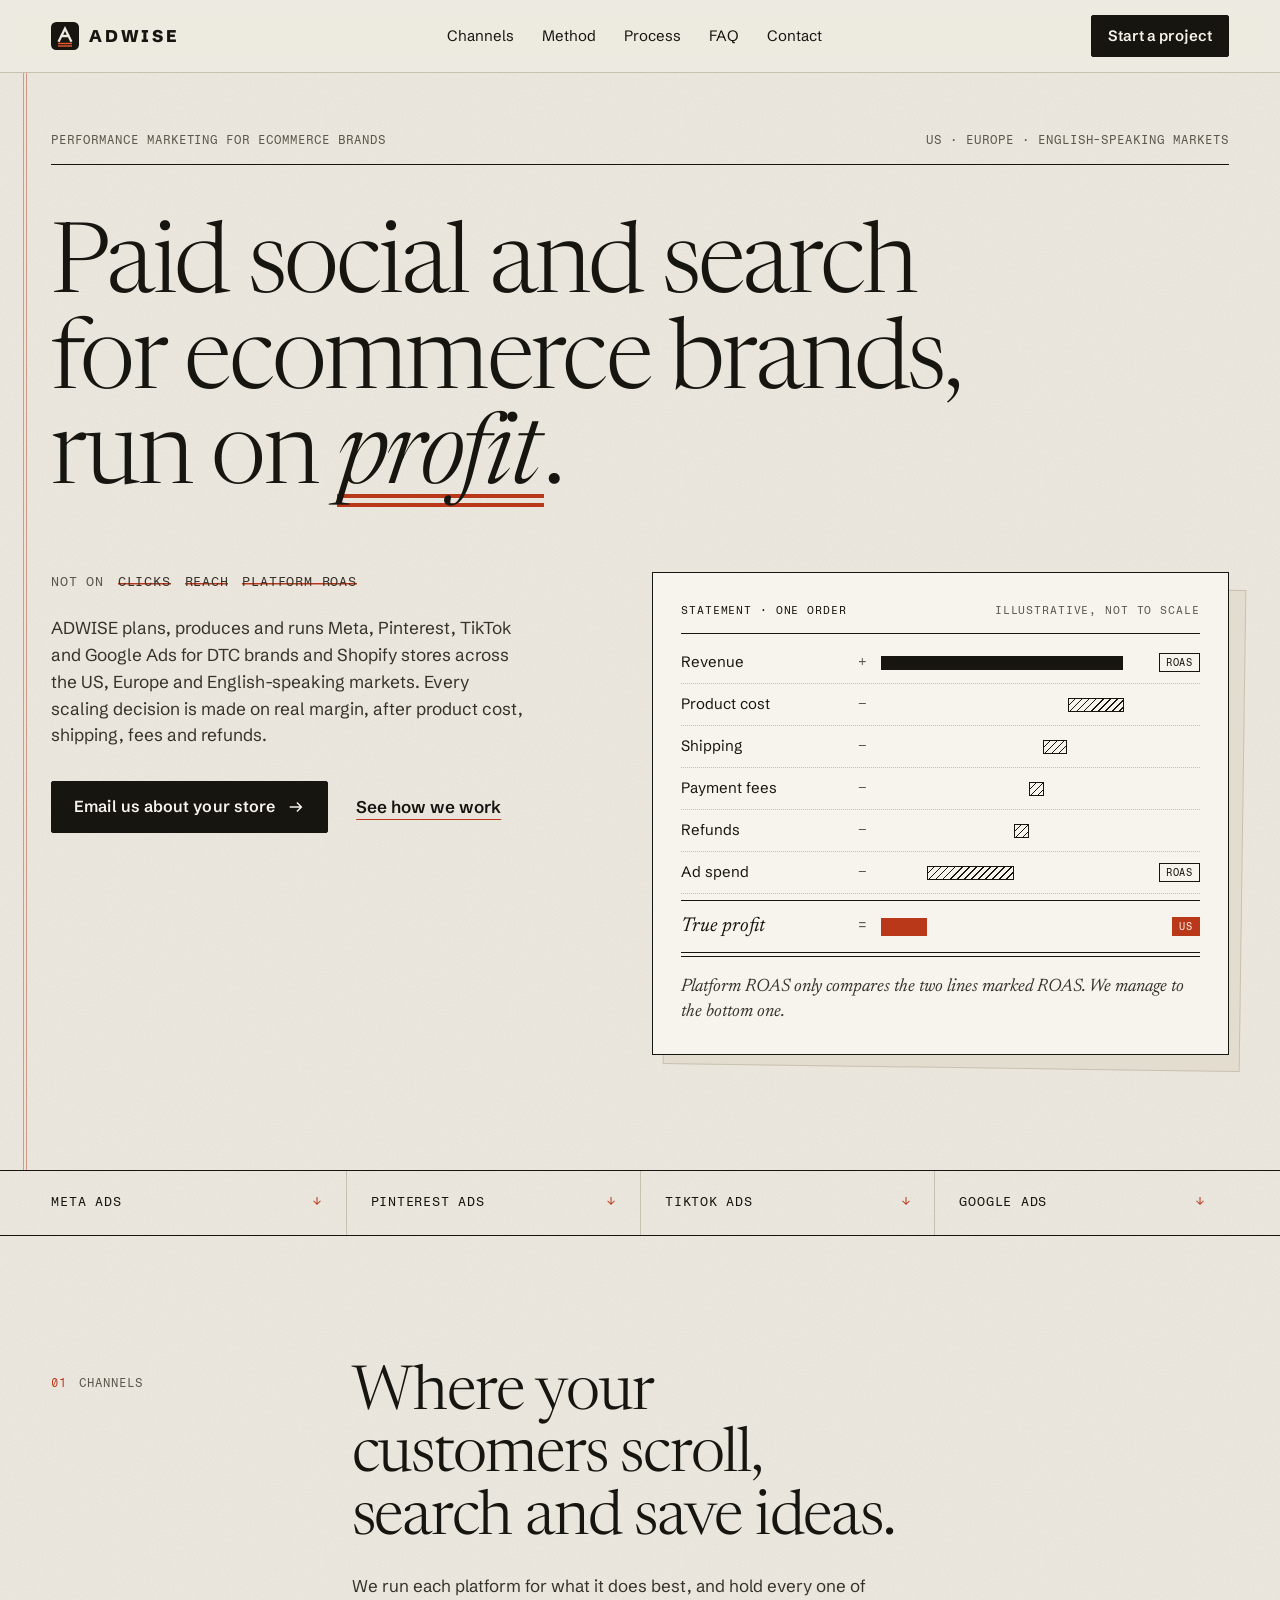
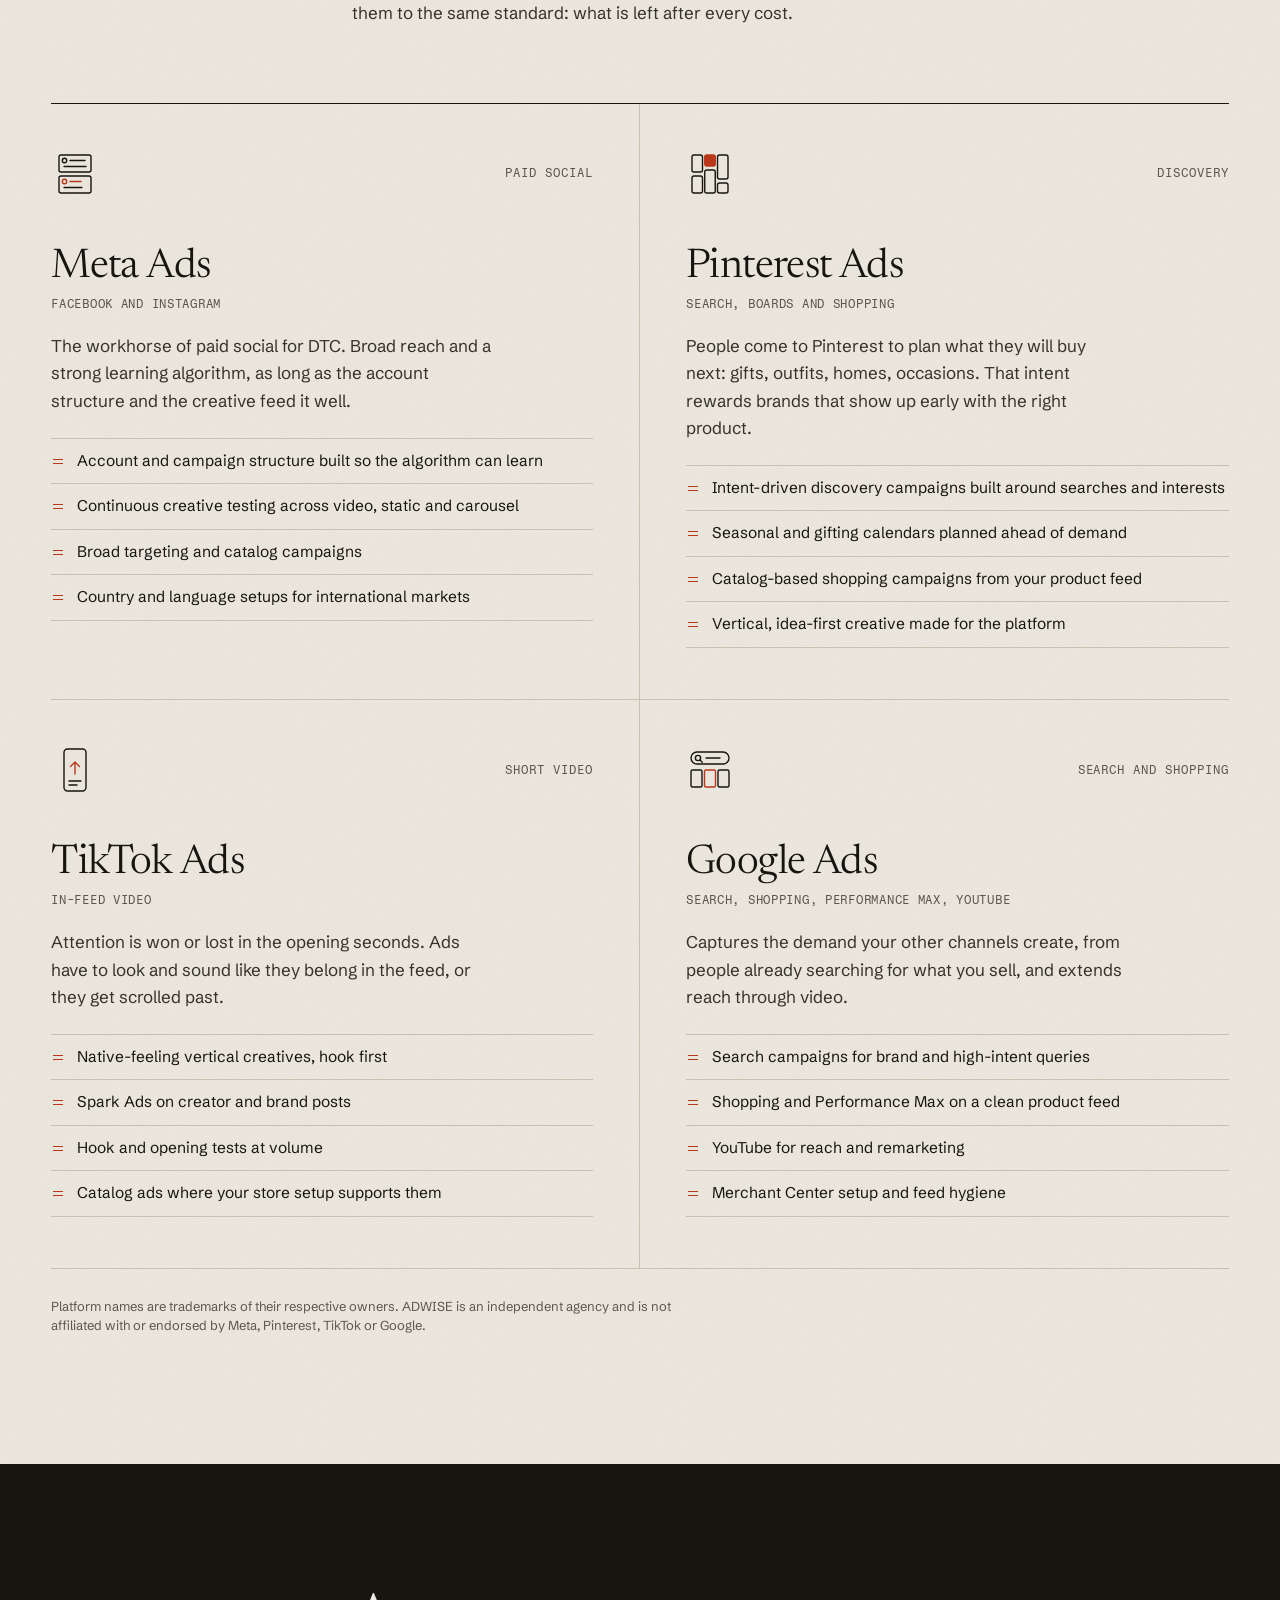
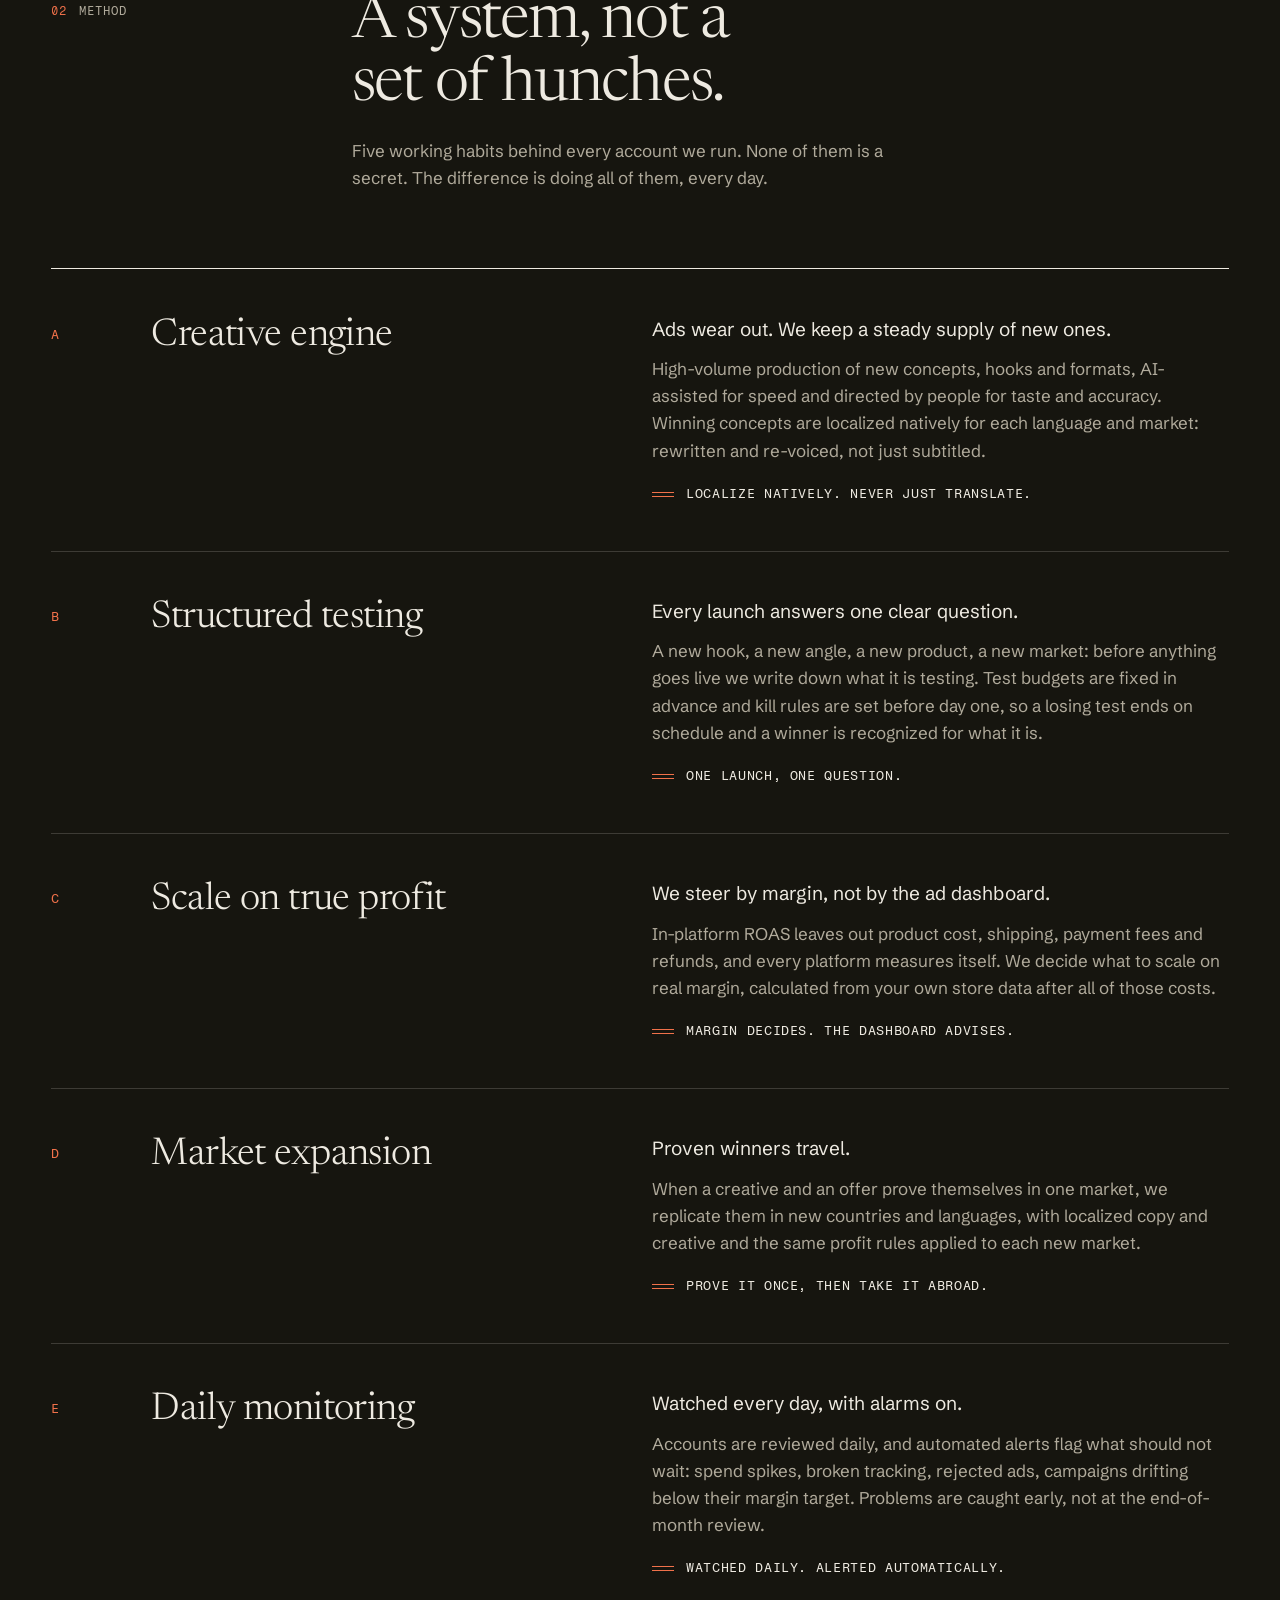
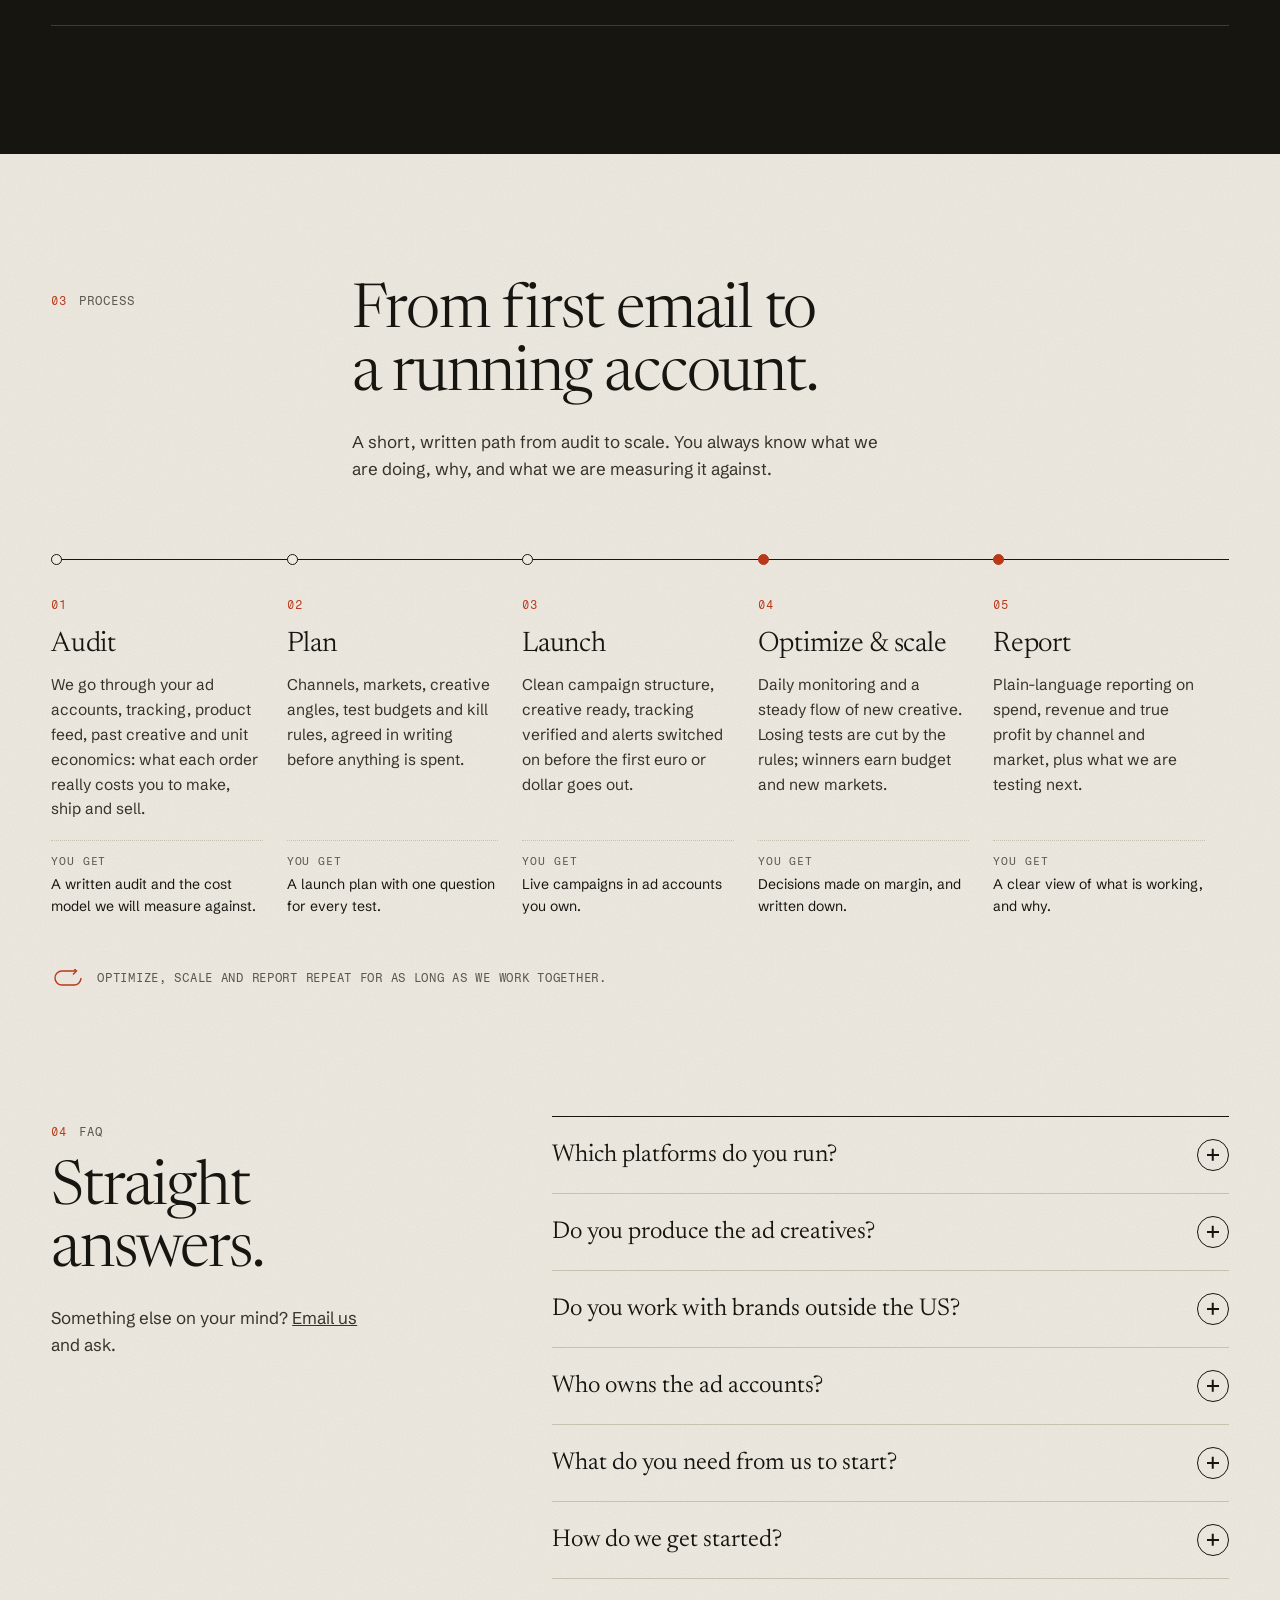
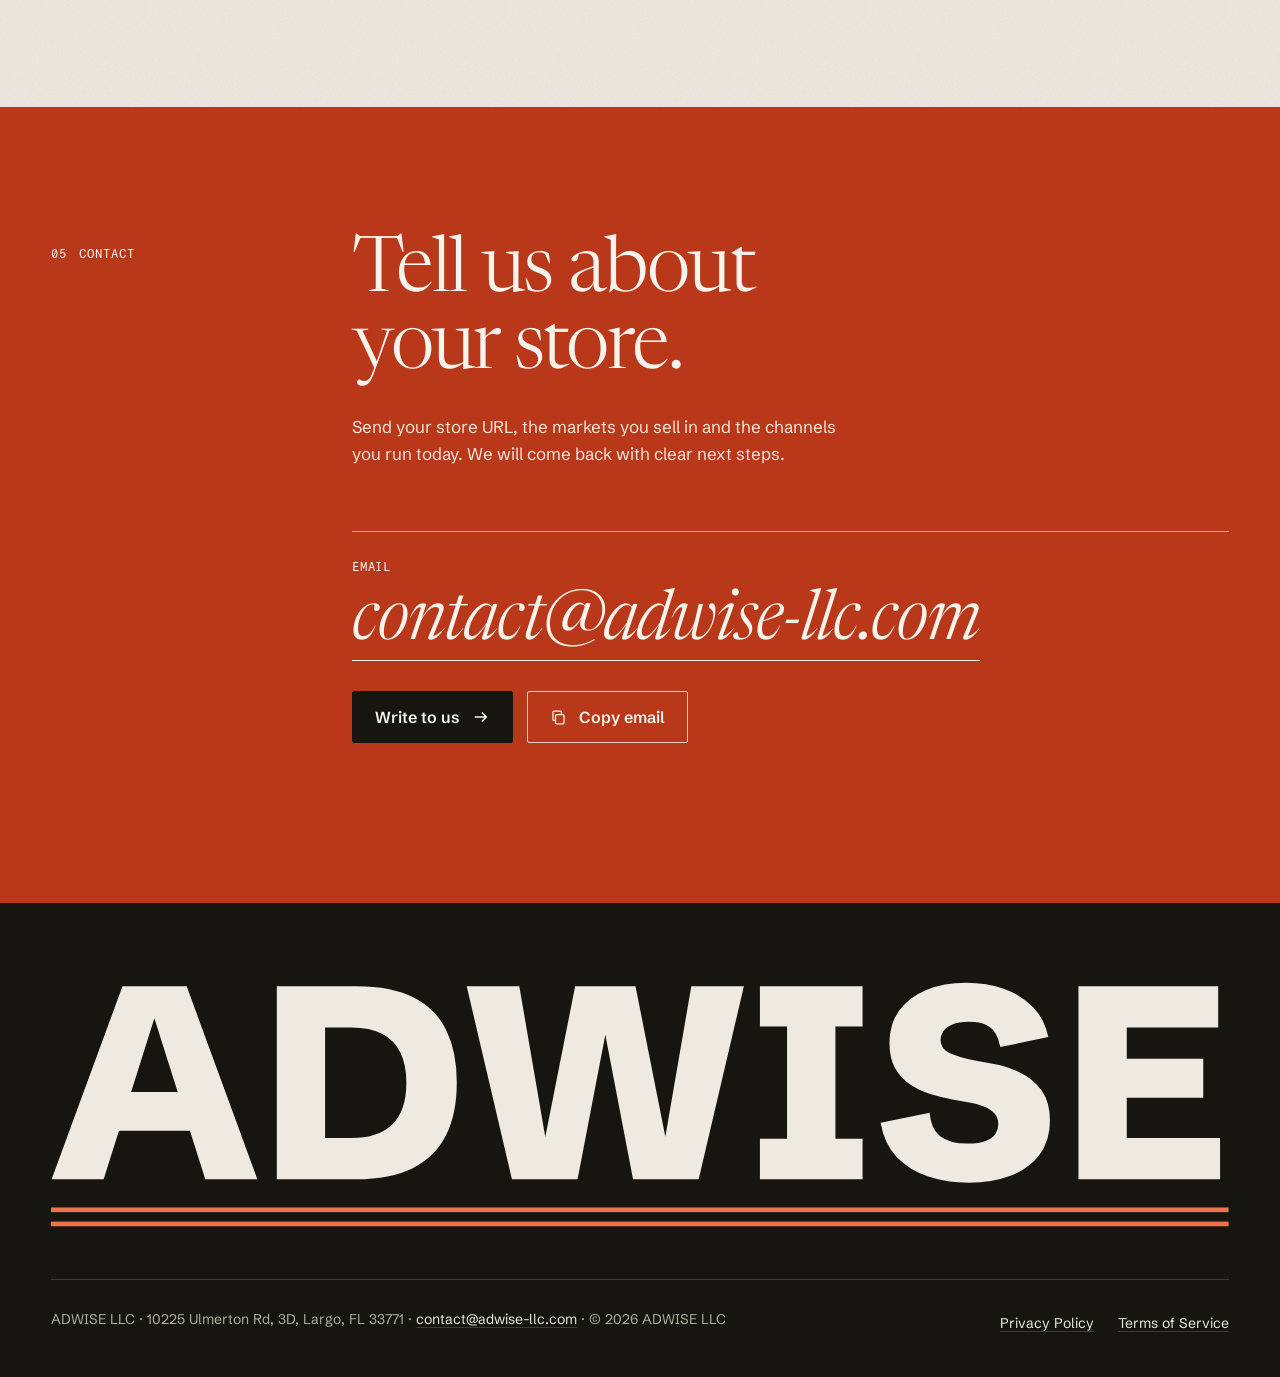
==== commit 70ecce58: "Use contact@adwise-llc.com as the contact email Co-Authored-By: Claude Opus 5.5 <noreply@anthropic.c" ====
--- a/index.html
+++ b/index.html
@@ -37,7 +37,7 @@
     "alternateName": "ADWISE",
     "url": "https://adwise-llc.com/",
     "logo": "https://adwise-llc.com/assets/favicon.svg",
-    "email": "lw.adwise@gmail.com",
+    "email": "contact@adwise-llc.com",
     "description": "Performance marketing agency for ecommerce brands: Meta Ads, Pinterest Ads, TikTok Ads and Google Ads, managed on true profit.",
     "address": {
       "@type": "PostalAddress",
@@ -50,7 +50,7 @@
     "contactPoint": {
       "@type": "ContactPoint",
       "contactType": "sales",
-      "email": "lw.adwise@gmail.com",
+      "email": "contact@adwise-llc.com",
       "availableLanguage": ["English"]
     },
     "knowsAbout": ["Meta Ads", "Pinterest Ads", "TikTok Ads", "Google Ads", "Ecommerce advertising"]
@@ -75,7 +75,7 @@
           <li><a href="#process">Process</a></li>
           <li><a href="#faq">FAQ</a></li>
           <li><a href="#contact">Contact</a></li>
-          <li class="nav-cta-item"><a class="btn" href="mailto:lw.adwise@gmail.com?subject=Project%20inquiry">Email us <svg class="i-arrow" viewBox="0 0 20 20" aria-hidden="true" focusable="false"><path d="M3 10h13M11 5l5 5-5 5" fill="none" stroke="currentColor" stroke-width="1.6"/></svg></a></li>
+          <li class="nav-cta-item"><a class="btn" href="mailto:contact@adwise-llc.com?subject=Project%20inquiry">Email us <svg class="i-arrow" viewBox="0 0 20 20" aria-hidden="true" focusable="false"><path d="M3 10h13M11 5l5 5-5 5" fill="none" stroke="currentColor" stroke-width="1.6"/></svg></a></li>
         </ul>
       </nav>
       <div class="header-actions">
@@ -107,7 +107,7 @@
             <p class="sr-only">Not run on clicks, reach or platform ROAS.</p>
             <p class="hero-lede">ADWISE plans, produces and runs Meta, Pinterest, TikTok and Google Ads for DTC brands and Shopify stores across the US, Europe and English-speaking markets. Every scaling decision is made on real margin, after product cost, shipping, fees and refunds.</p>
             <div class="hero-actions">
-              <a class="btn" href="mailto:lw.adwise@gmail.com?subject=Project%20inquiry">Email us about your store <svg class="i-arrow" viewBox="0 0 20 20" aria-hidden="true" focusable="false"><path d="M3 10h13M11 5l5 5-5 5" fill="none" stroke="currentColor" stroke-width="1.6"/></svg></a>
+              <a class="btn" href="mailto:contact@adwise-llc.com?subject=Project%20inquiry">Email us about your store <svg class="i-arrow" viewBox="0 0 20 20" aria-hidden="true" focusable="false"><path d="M3 10h13M11 5l5 5-5 5" fill="none" stroke="currentColor" stroke-width="1.6"/></svg></a>
               <a class="text-link" href="#method">See how we work</a>
             </div>
           </div>
@@ -386,7 +386,7 @@
         <header class="faq-head" data-reveal>
           <p class="kicker"><span class="kicker-num">04</span> FAQ</p>
           <h2 id="faq-title">Straight answers.</h2>
-          <p>Something else on your mind? <a href="mailto:lw.adwise@gmail.com?subject=Question">Email us</a> and ask.</p>
+          <p>Something else on your mind? <a href="mailto:contact@adwise-llc.com?subject=Question">Email us</a> and ask.</p>
         </header>
 
         <div class="faq-list" data-reveal>
@@ -423,7 +423,7 @@
           <details>
             <summary><span class="q">How do we get started?</span><span class="plus" aria-hidden="true"></span></summary>
             <div class="faq-a">
-              <p>Email us at <a href="mailto:lw.adwise@gmail.com?subject=Project%20inquiry">lw.adwise@gmail.com</a> with your store URL, the markets you sell in and the channels you run today. We will reply with next steps and set up a first call.</p>
+              <p>Email us at <a href="mailto:contact@adwise-llc.com?subject=Project%20inquiry">contact@adwise-llc.com</a> with your store URL, the markets you sell in and the channels you run today. We will reply with next steps and set up a first call.</p>
             </div>
           </details>
         </div>
@@ -439,10 +439,10 @@
           <p class="contact-lede">Send your store URL, the markets you sell in and the channels you run today. We will come back with clear next steps.</p>
           <div class="contact-card">
             <p class="contact-label">Email</p>
-            <a class="contact-email" href="mailto:lw.adwise@gmail.com?subject=Project%20inquiry&amp;body=Store%20URL%3A%20%0AMarkets%20we%20sell%20in%3A%20%0AChannels%20we%20run%20today%3A%20%0A">lw.adwise@gmail.com</a>
+            <a class="contact-email" href="mailto:contact@adwise-llc.com?subject=Project%20inquiry&amp;body=Store%20URL%3A%20%0AMarkets%20we%20sell%20in%3A%20%0AChannels%20we%20run%20today%3A%20%0A">contact@adwise-llc.com</a>
             <div class="contact-actions">
-              <a class="btn" href="mailto:lw.adwise@gmail.com?subject=Project%20inquiry&amp;body=Store%20URL%3A%20%0AMarkets%20we%20sell%20in%3A%20%0AChannels%20we%20run%20today%3A%20%0A">Write to us <svg class="i-arrow" viewBox="0 0 20 20" aria-hidden="true" focusable="false"><path d="M3 10h13M11 5l5 5-5 5" fill="none" stroke="currentColor" stroke-width="1.6"/></svg></a>
-              <button class="btn btn--ghost" type="button" data-copy="lw.adwise@gmail.com" aria-describedby="copy-status"><svg class="i-copy" viewBox="0 0 20 20" aria-hidden="true" focusable="false"><rect x="6.5" y="6.5" width="10" height="11" rx="1.2" fill="none" stroke="currentColor" stroke-width="1.5"/><path d="M13.5 6.5V3.7a1.2 1.2 0 0 0-1.2-1.2H4.7a1.2 1.2 0 0 0-1.2 1.2v8.6a1.2 1.2 0 0 0 1.2 1.2h1.8" fill="none" stroke="currentColor" stroke-width="1.5"/></svg><span class="label">Copy email</span></button>
+              <a class="btn" href="mailto:contact@adwise-llc.com?subject=Project%20inquiry&amp;body=Store%20URL%3A%20%0AMarkets%20we%20sell%20in%3A%20%0AChannels%20we%20run%20today%3A%20%0A">Write to us <svg class="i-arrow" viewBox="0 0 20 20" aria-hidden="true" focusable="false"><path d="M3 10h13M11 5l5 5-5 5" fill="none" stroke="currentColor" stroke-width="1.6"/></svg></a>
+              <button class="btn btn--ghost" type="button" data-copy="contact@adwise-llc.com" aria-describedby="copy-status"><svg class="i-copy" viewBox="0 0 20 20" aria-hidden="true" focusable="false"><rect x="6.5" y="6.5" width="10" height="11" rx="1.2" fill="none" stroke="currentColor" stroke-width="1.5"/><path d="M13.5 6.5V3.7a1.2 1.2 0 0 0-1.2-1.2H4.7a1.2 1.2 0 0 0-1.2 1.2v8.6a1.2 1.2 0 0 0 1.2 1.2h1.8" fill="none" stroke="currentColor" stroke-width="1.5"/></svg><span class="label">Copy email</span></button>
               <p class="copy-status" id="copy-status" role="status" aria-live="polite"></p>
             </div>
           </div>
@@ -460,7 +460,7 @@
         <rect class="bar" x="0" y="206" width="1000" height="4"/>
       </svg>
       <div class="footer-row">
-        <address><span>ADWISE LLC</span> · <span>10225 Ulmerton Rd, 3D, Largo, FL 33771</span> · <span><a href="mailto:lw.adwise@gmail.com">lw.adwise@gmail.com</a></span> · <span>© 2026 ADWISE LLC</span></address>
+        <address><span>ADWISE LLC</span> · <span>10225 Ulmerton Rd, 3D, Largo, FL 33771</span> · <span><a href="mailto:contact@adwise-llc.com">contact@adwise-llc.com</a></span> · <span>© 2026 ADWISE LLC</span></address>
         <nav class="footer-links" aria-label="Legal">
           <a href="/privacy.html">Privacy Policy</a>
           <a href="/terms.html">Terms of Service</a>
